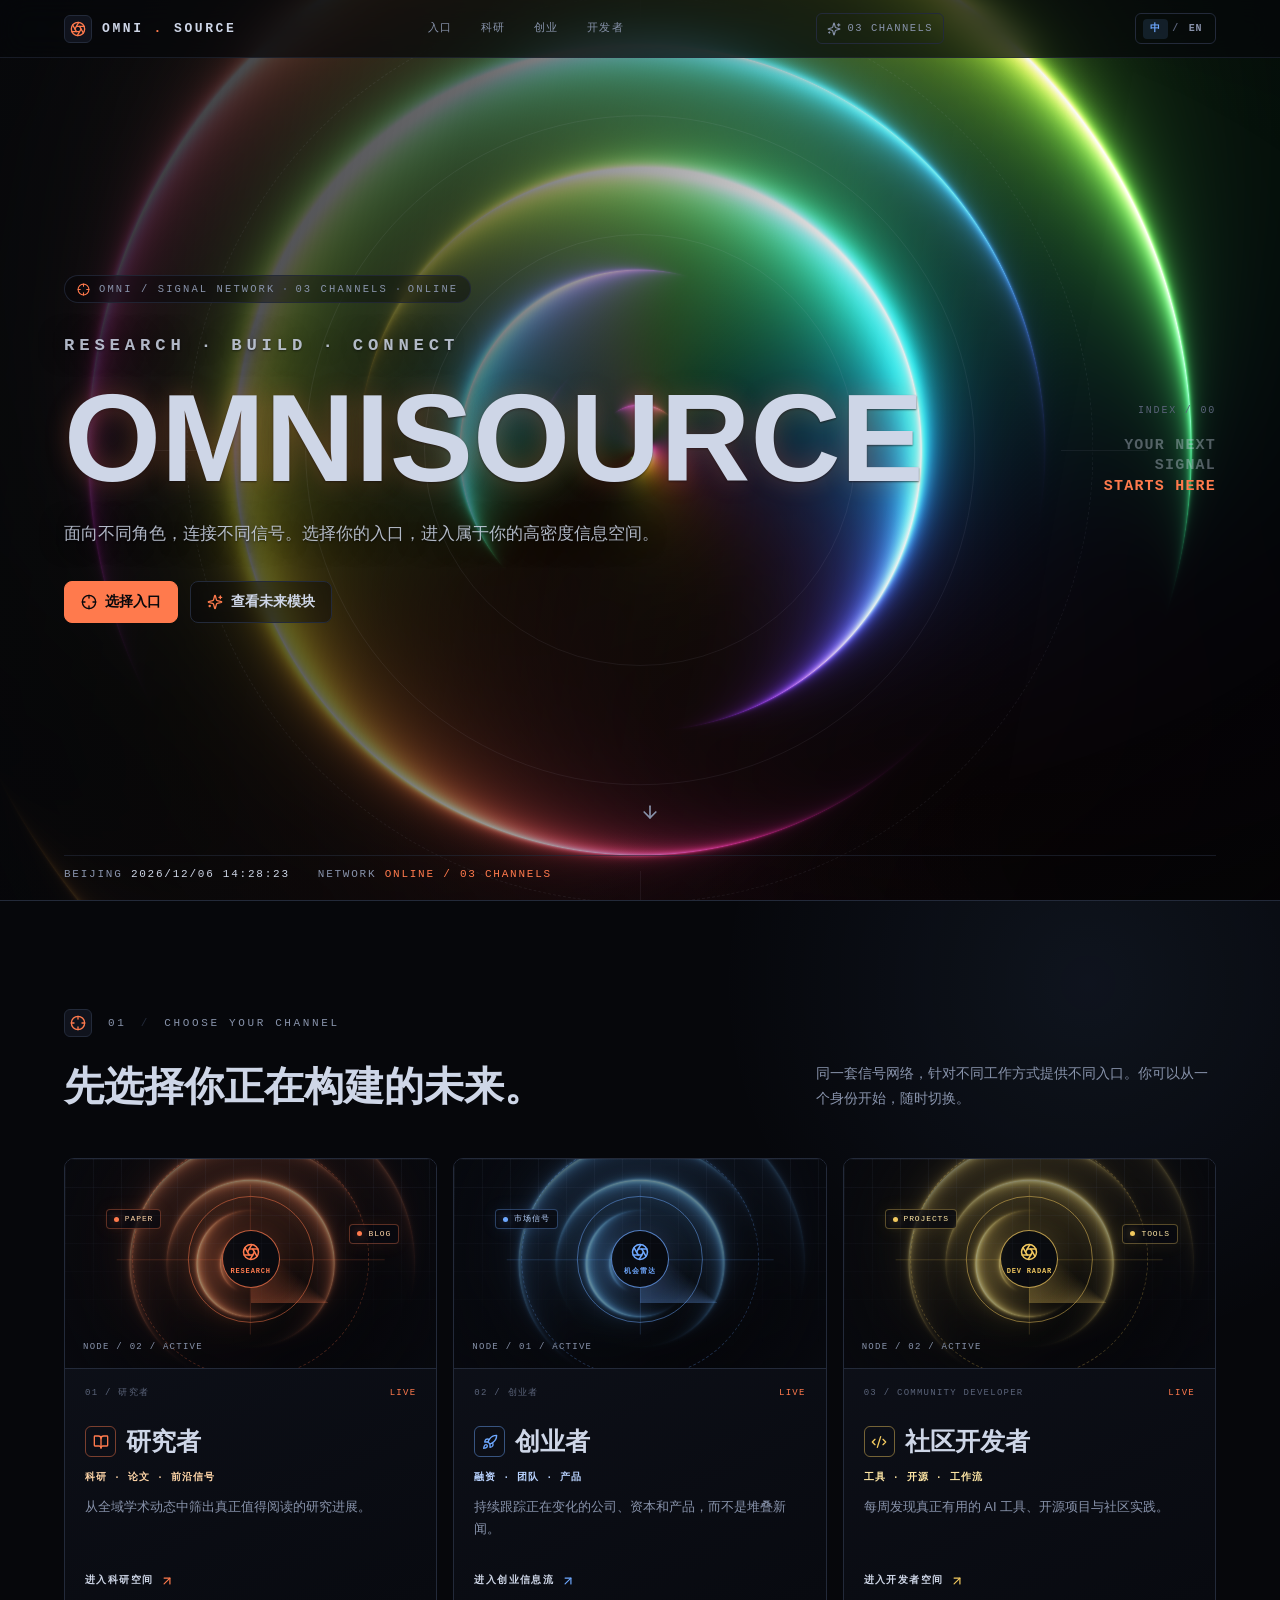
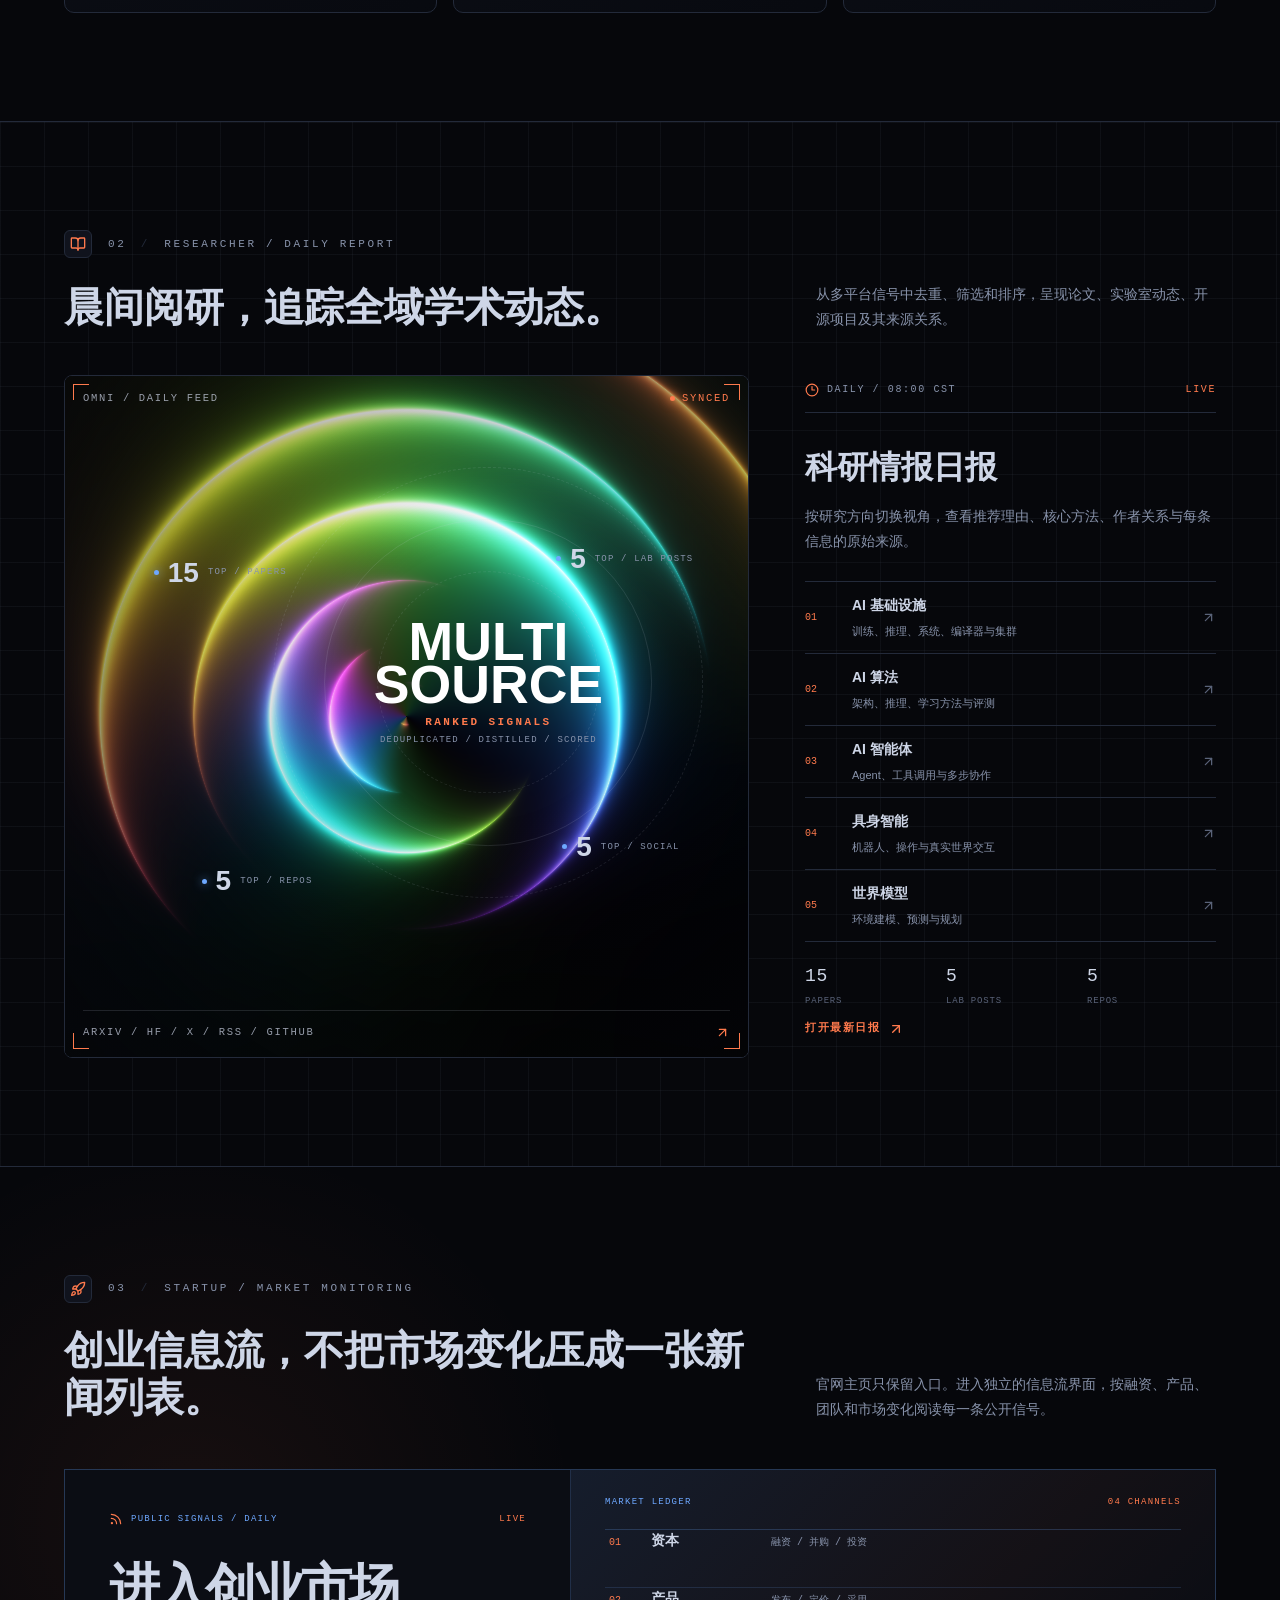
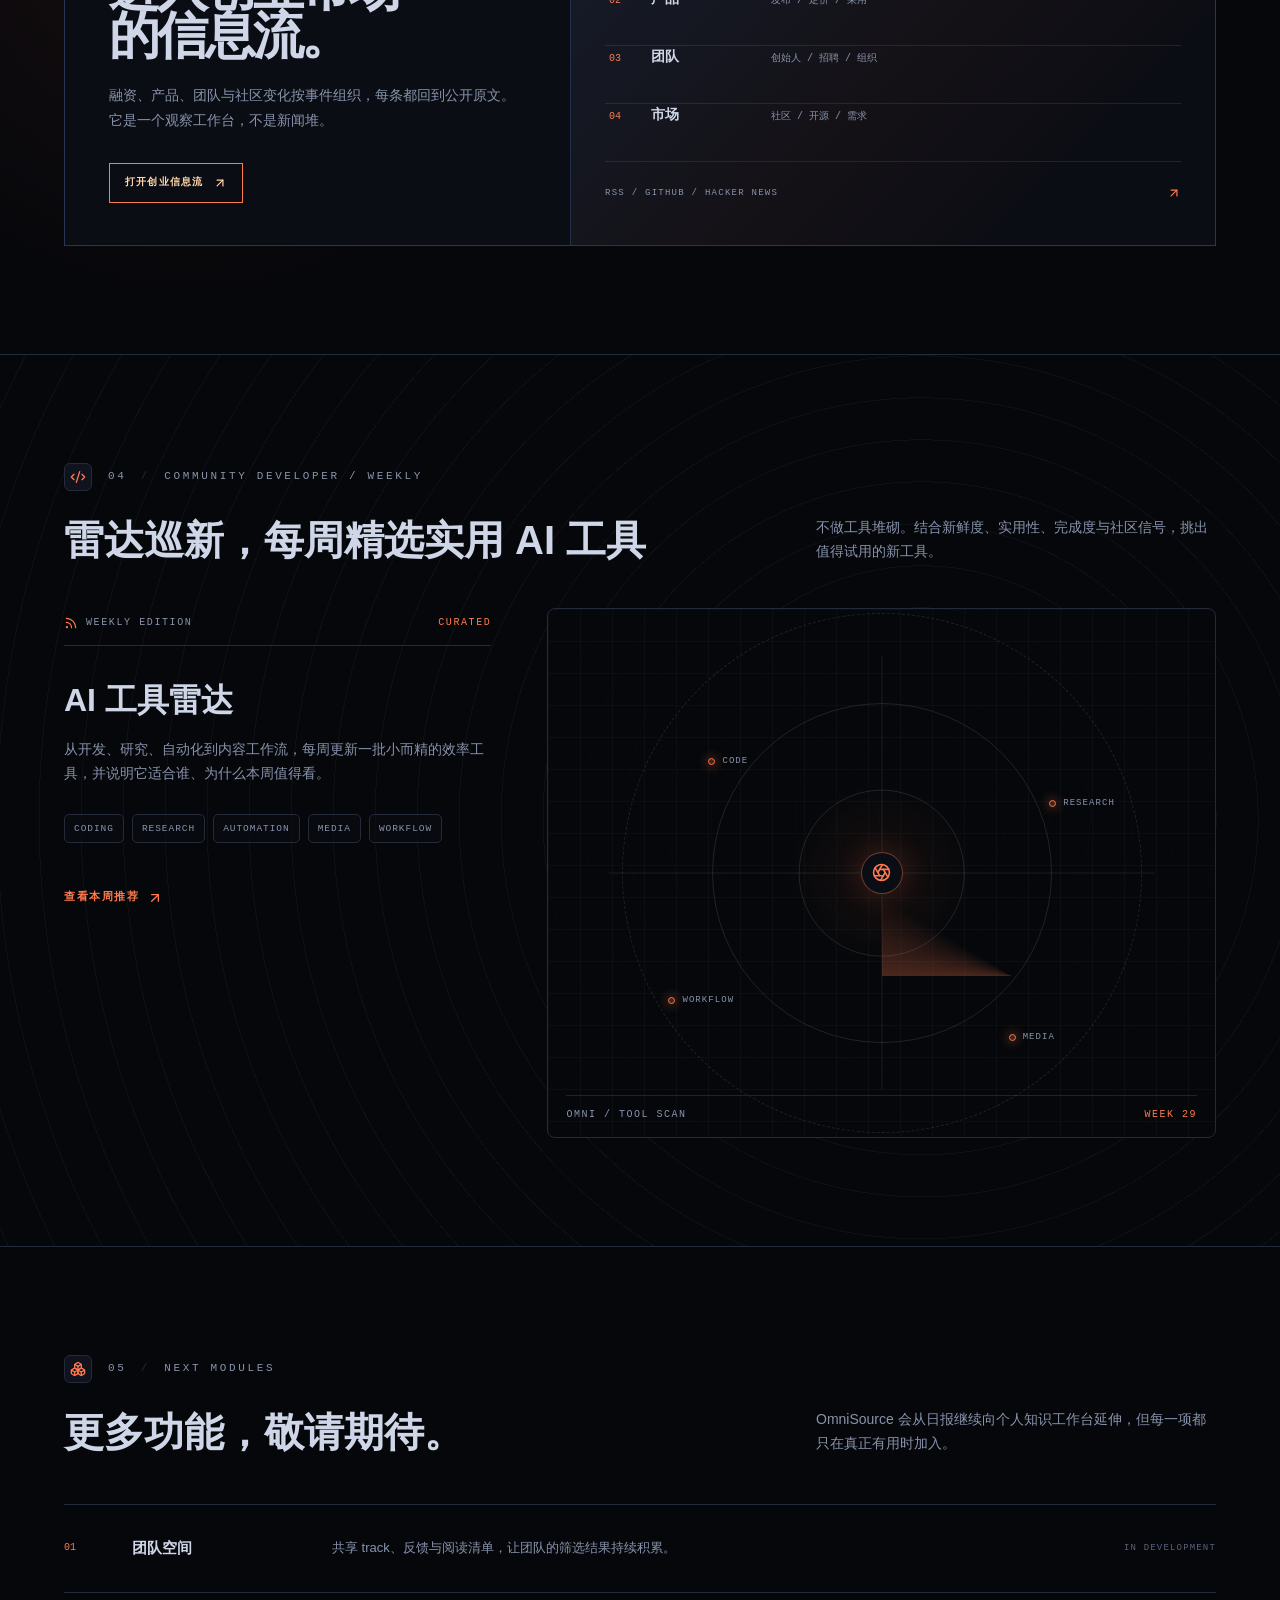
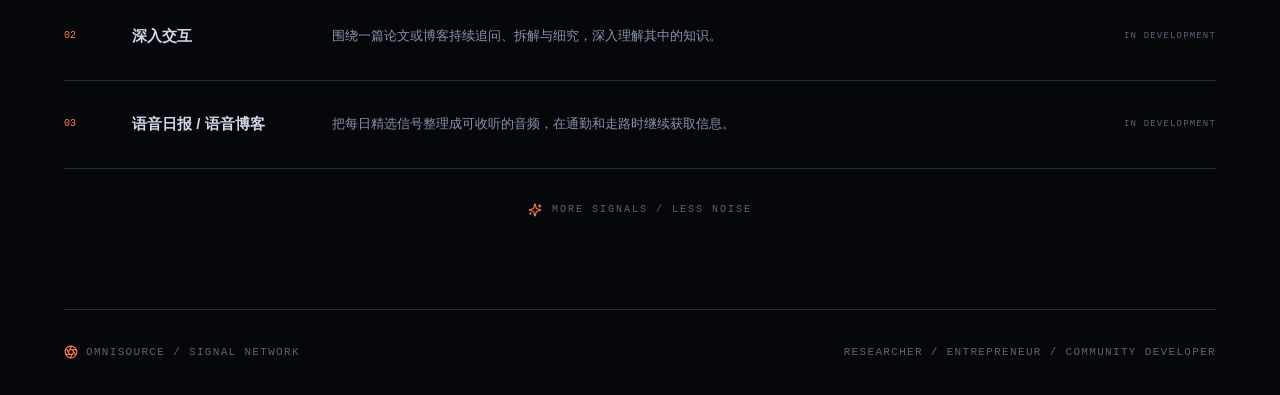
==== index.html @ aeb06bb0 "deploy: lang-jiaqi/OmniSource@e127b2044ab7cdaef3bf1f9285a08221a7e099e3" ====
<!doctype html>
<html lang="zh-CN">
  <head>
    <meta charset="UTF-8" />
    <meta name="viewport" content="width=device-width, initial-scale=1.0" />
    <meta name="theme-color" content="#06070b" />
    <title>OmniSource</title>
    <script type="module" crossorigin src="./home-assets/main-DYikM32d.js"></script>
    <link rel="stylesheet" crossorigin href="./home-assets/main-CVJWg9N3.css">
  </head>
  <body>
    <div id="root"></div>
  </body>
</html>
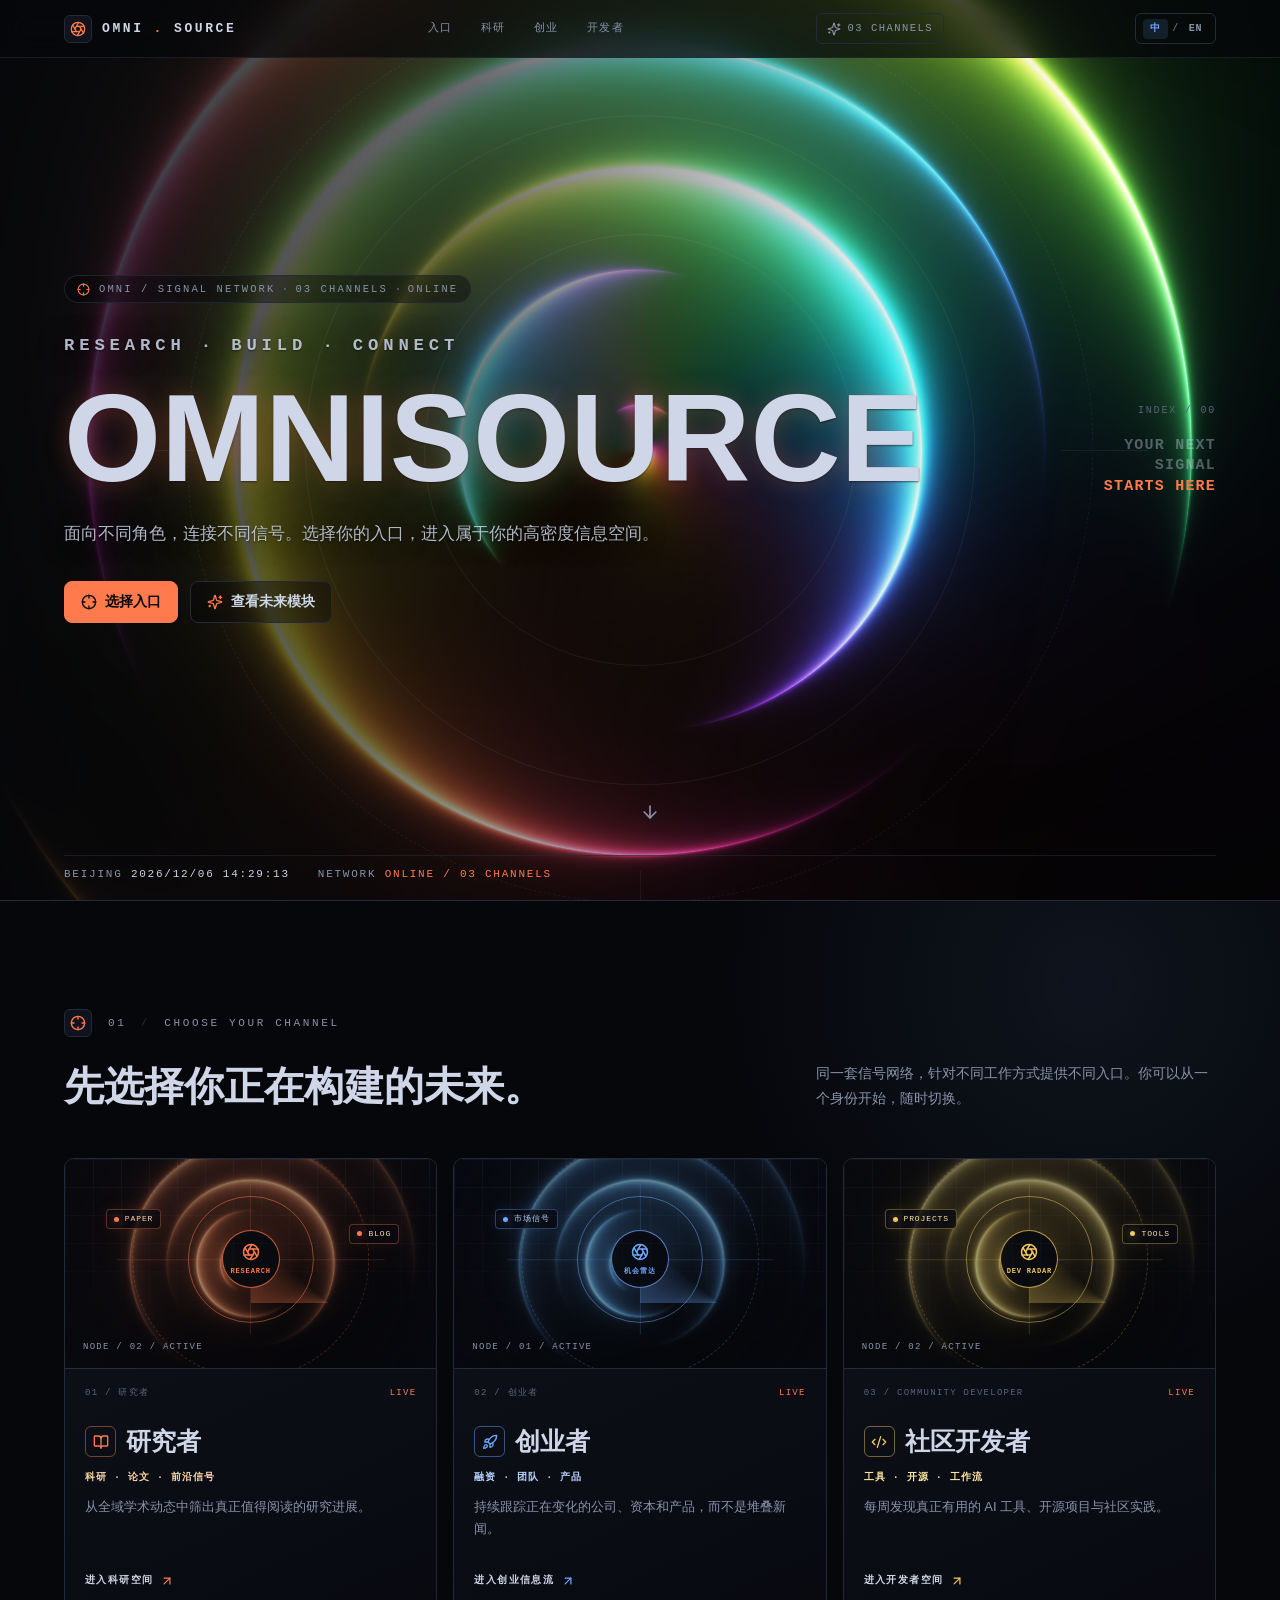
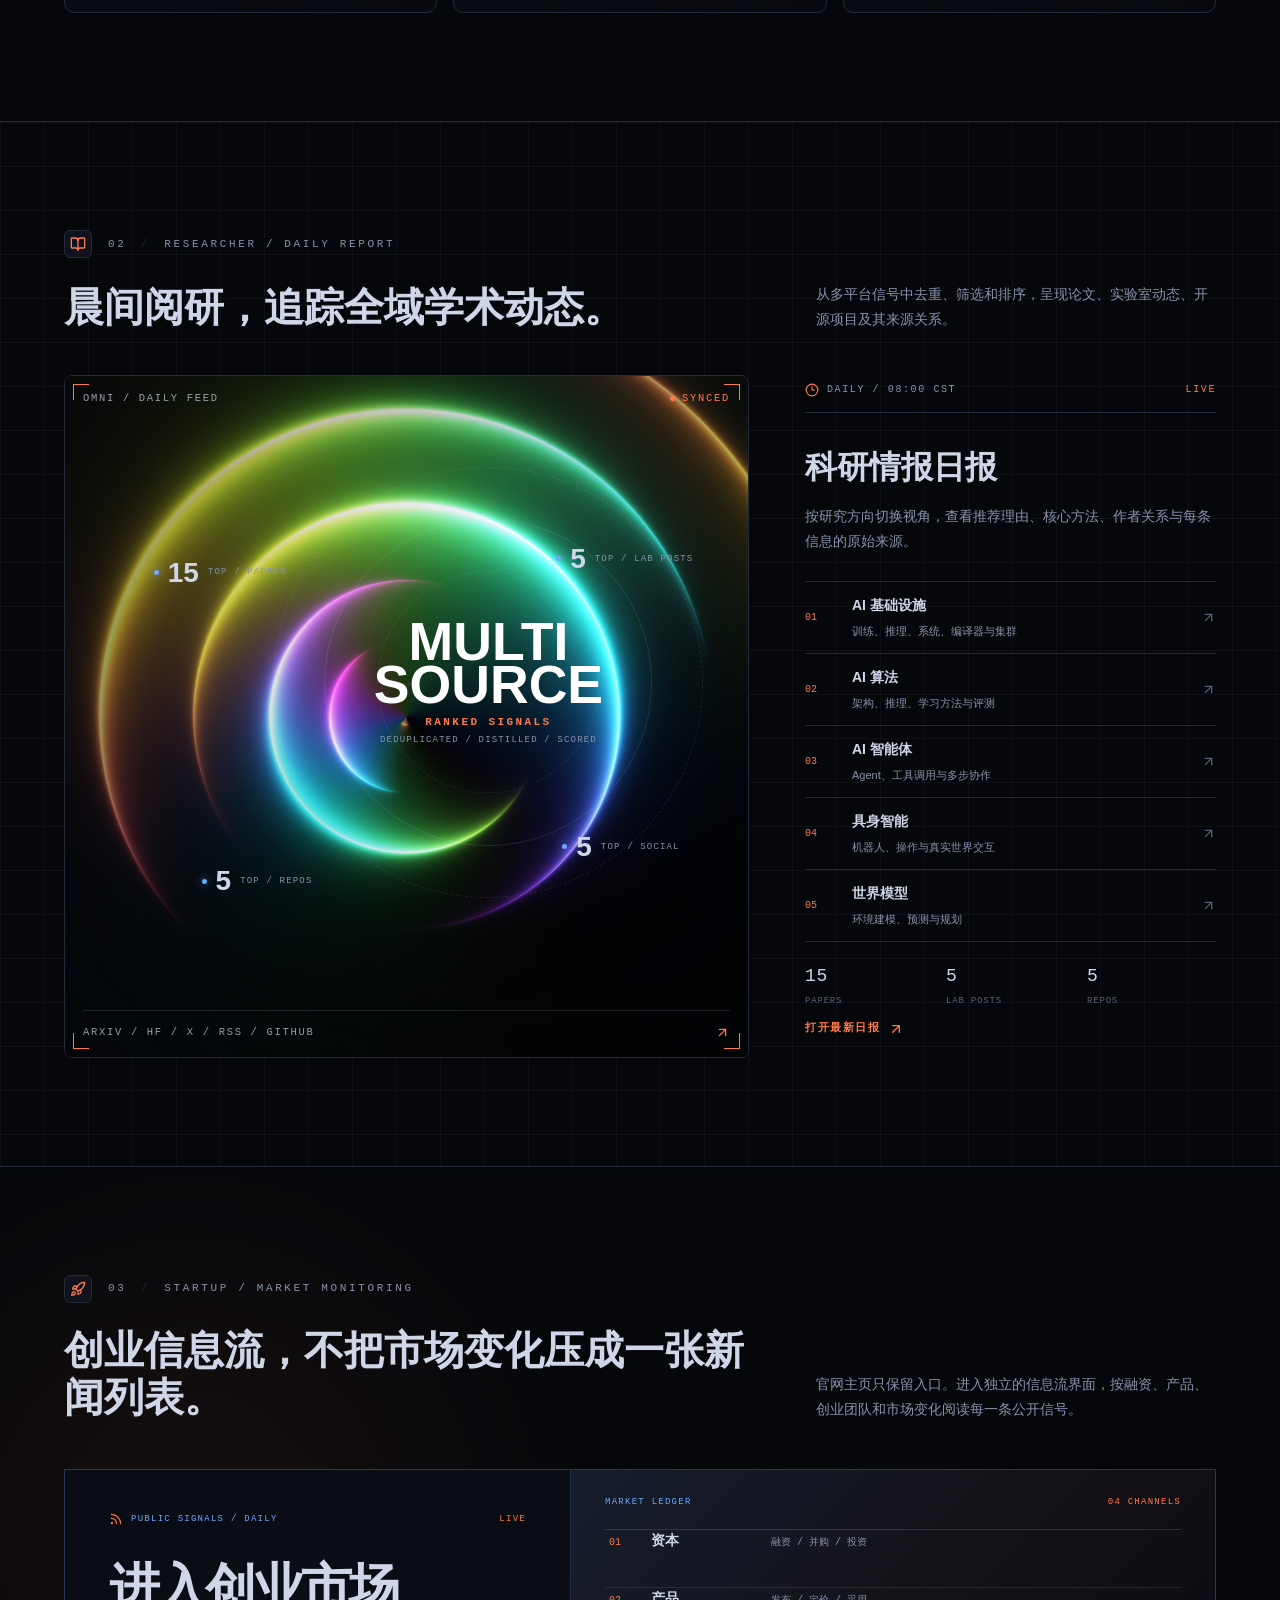
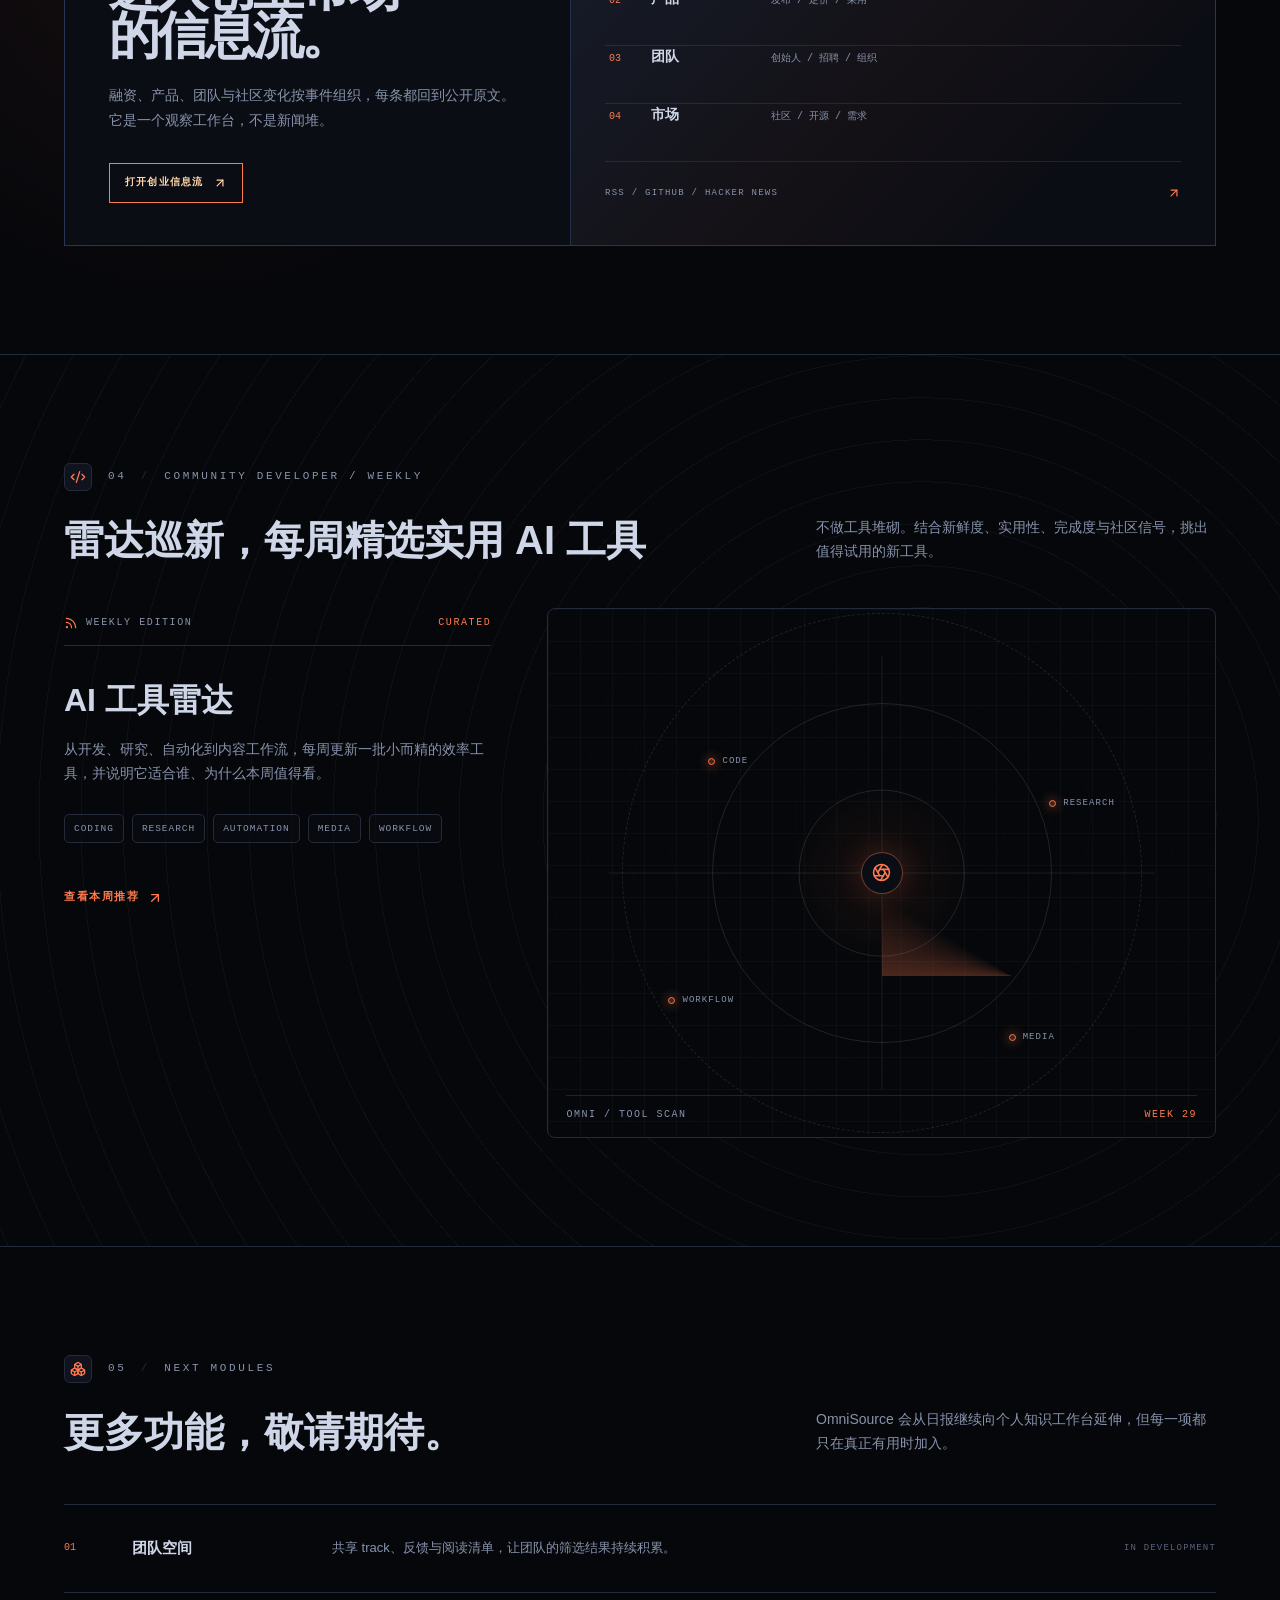
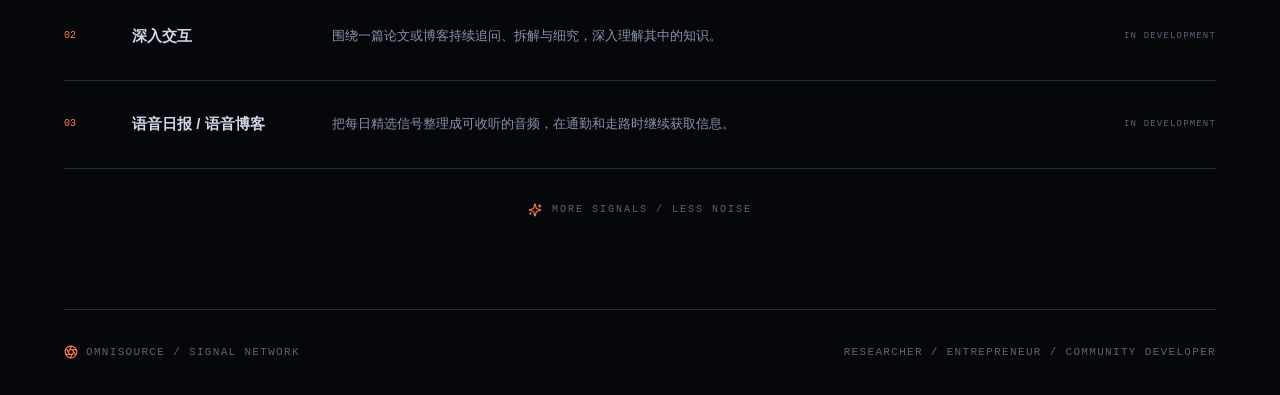
==== commit 094167c3: "deploy: lang-jiaqi/OmniSource@730d8eb1d4dbb5cd6b173e16eeb3160a68889e7d" ====
--- a/index.html
+++ b/index.html
@@ -5,7 +5,7 @@
     <meta name="viewport" content="width=device-width, initial-scale=1.0" />
     <meta name="theme-color" content="#06070b" />
     <title>OmniSource</title>
-    <script type="module" crossorigin src="./home-assets/main-DYikM32d.js"></script>
+    <script type="module" crossorigin src="./home-assets/main-Bx6EJn9L.js"></script>
     <link rel="stylesheet" crossorigin href="./home-assets/main-CVJWg9N3.css">
   </head>
   <body>
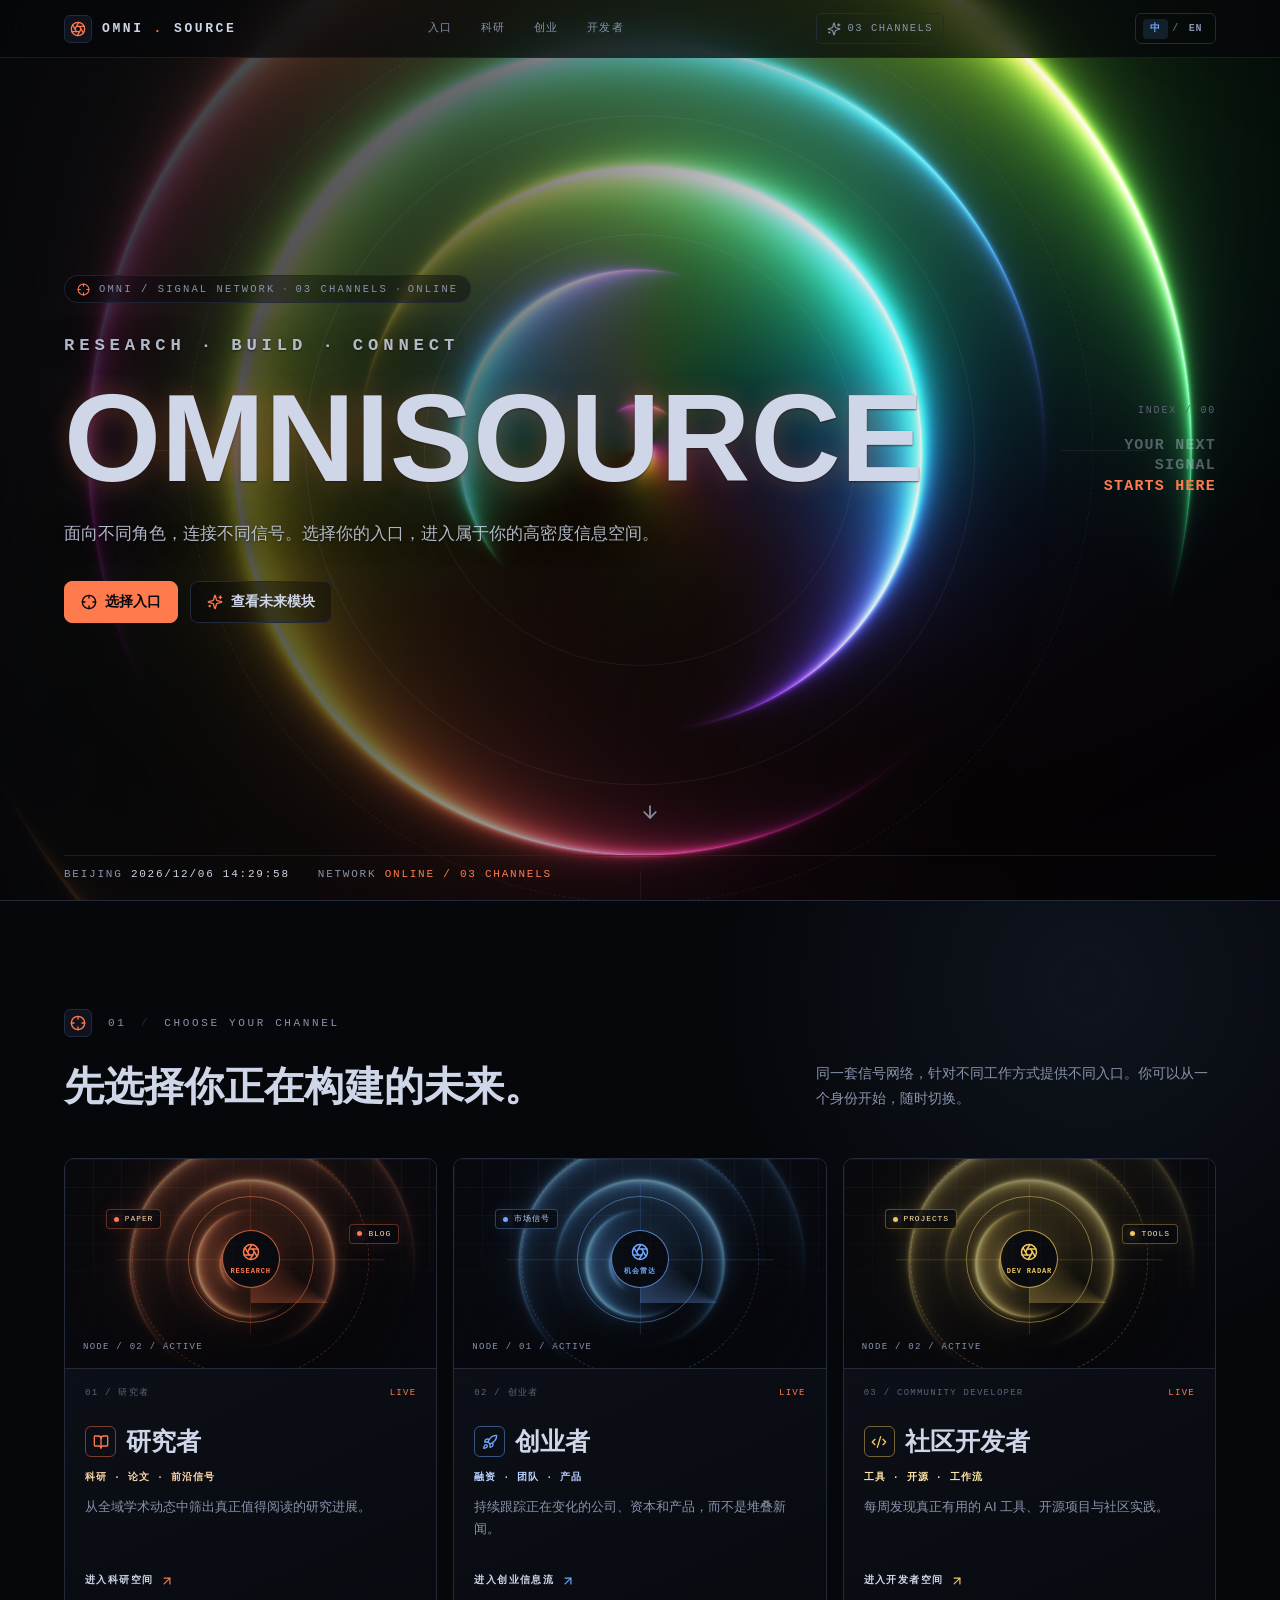
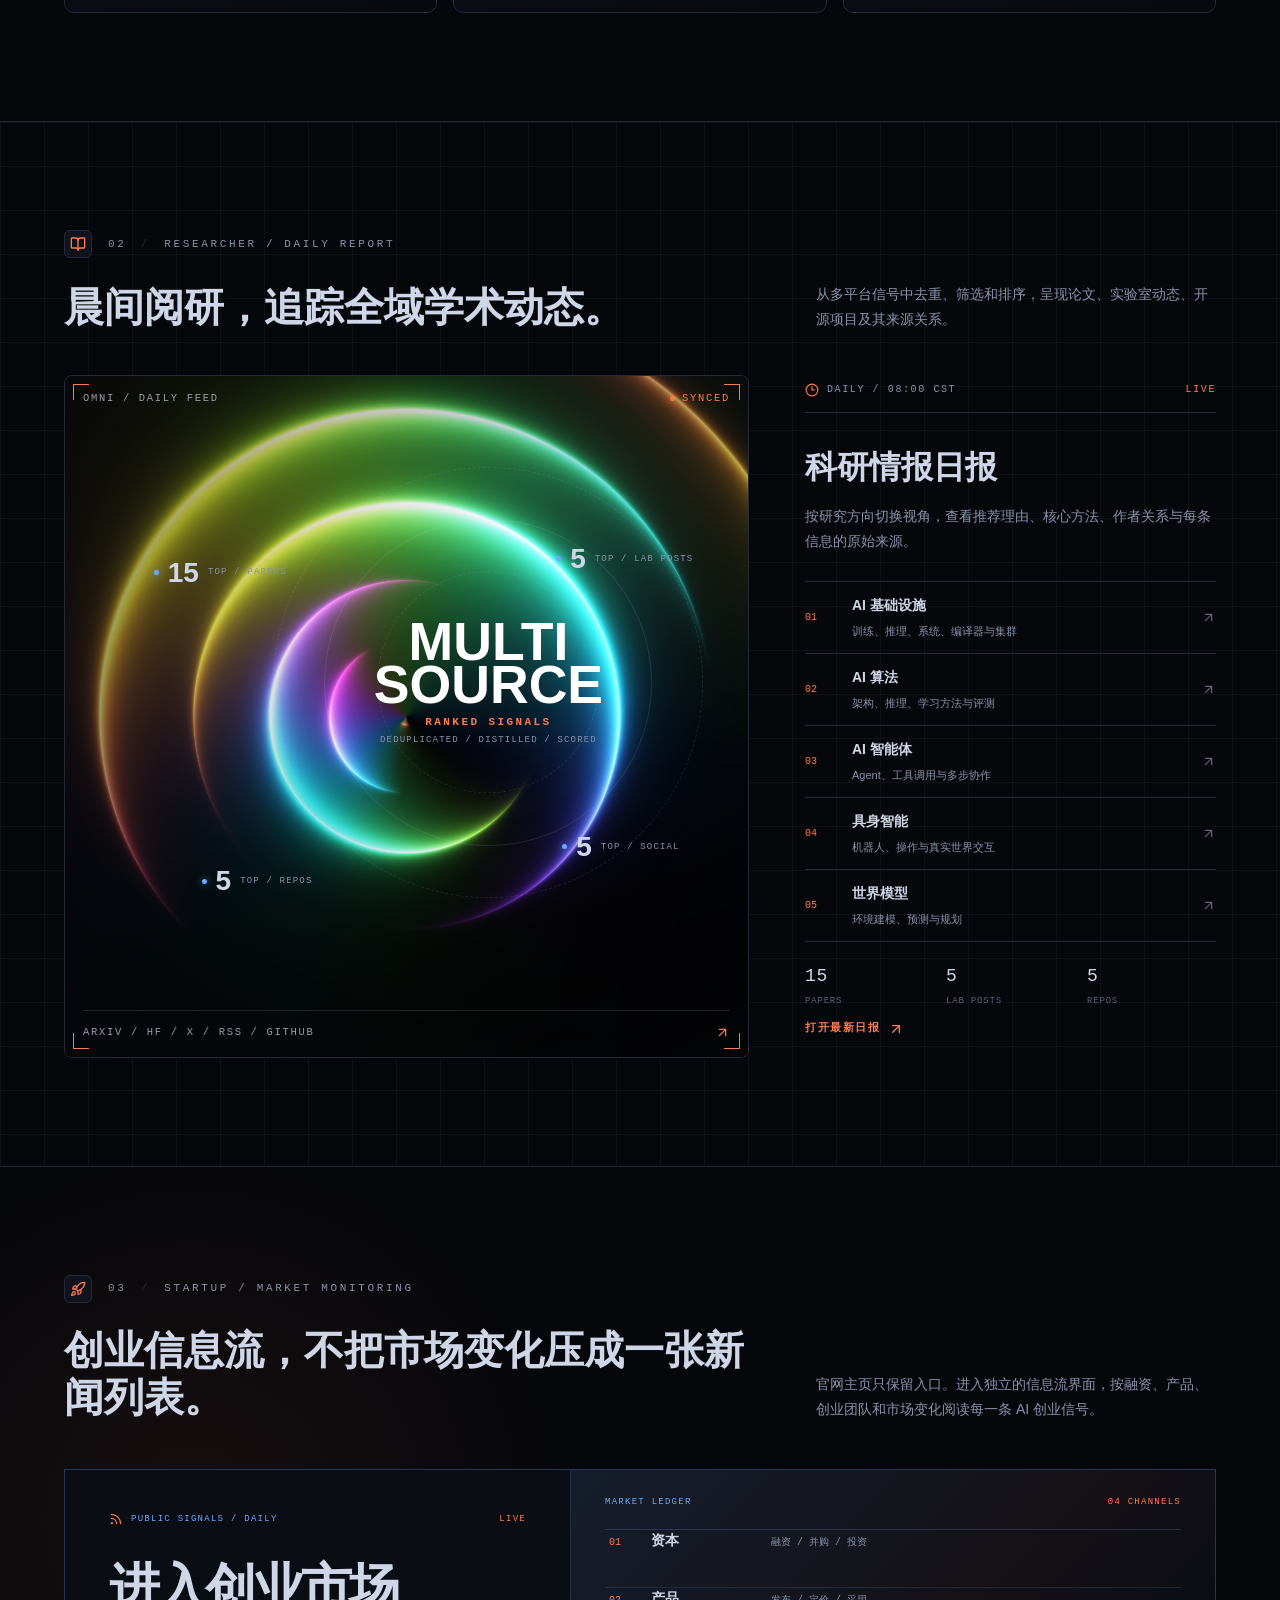
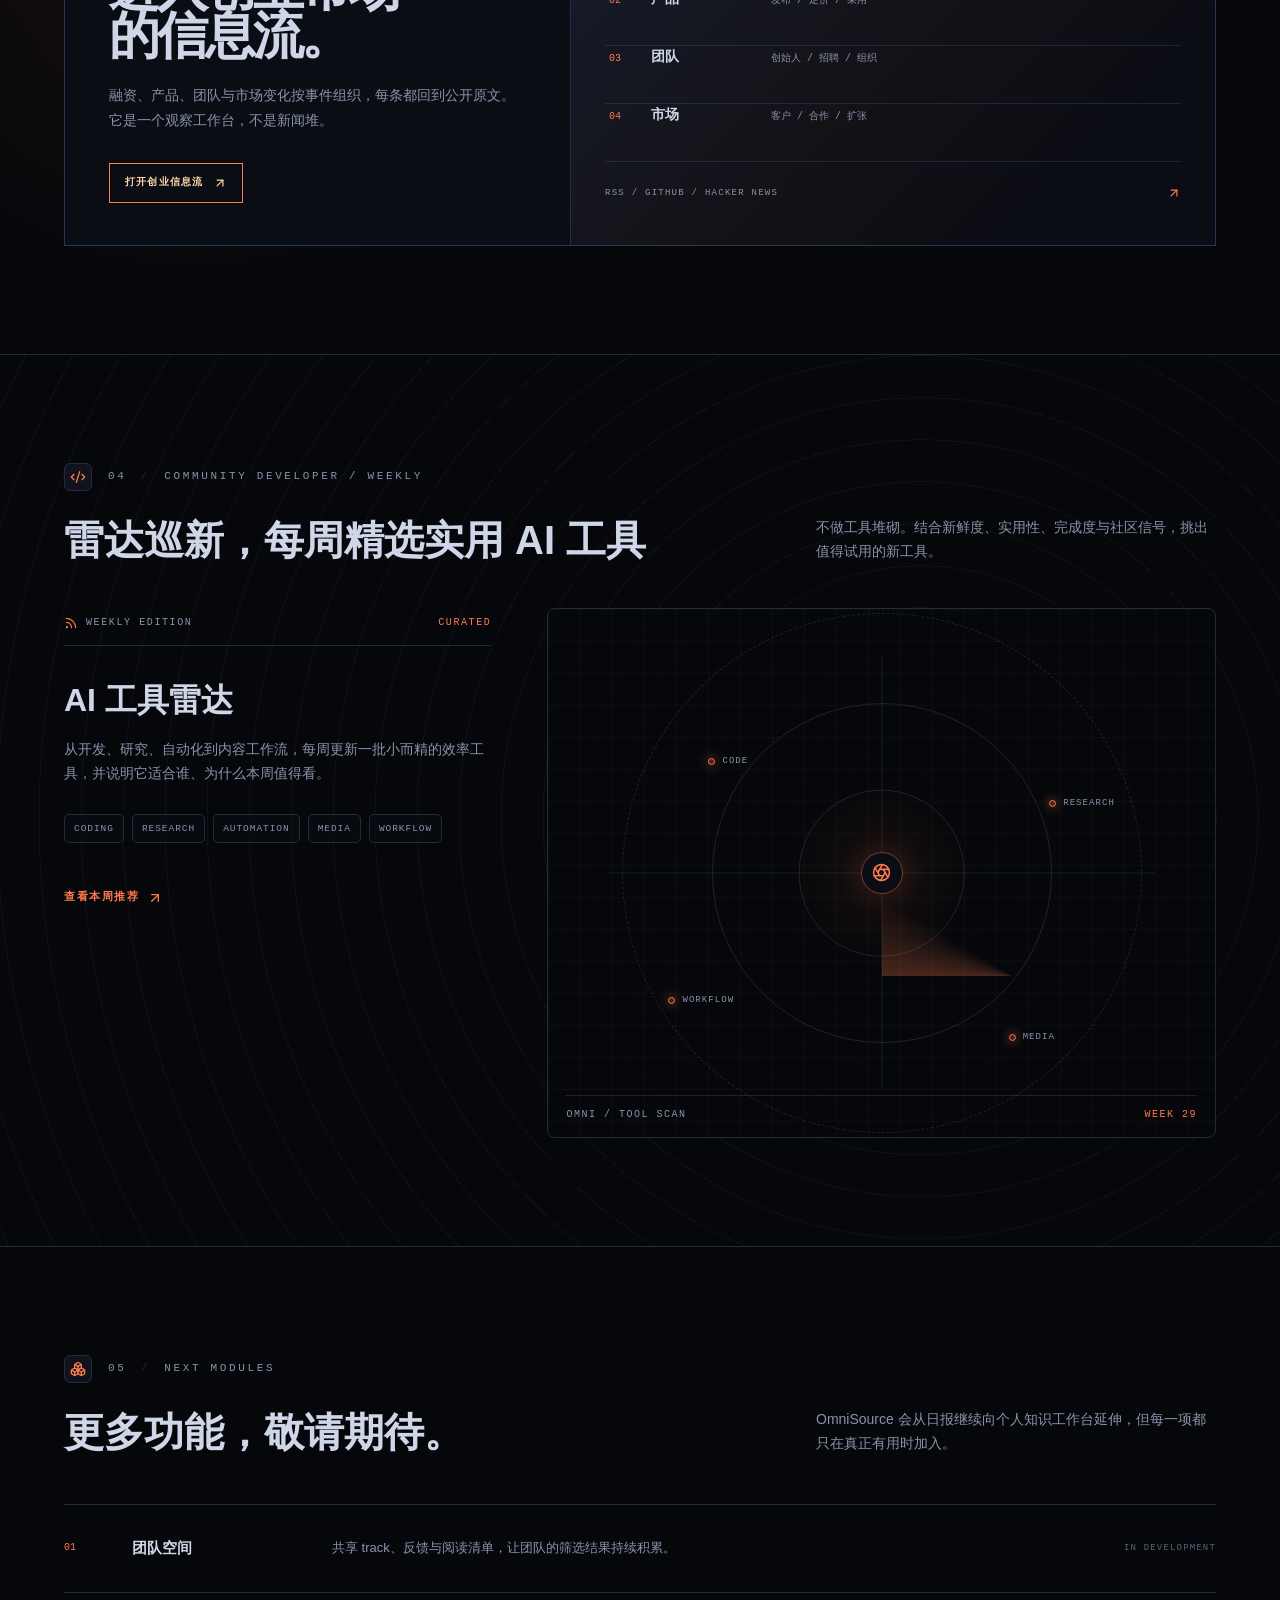
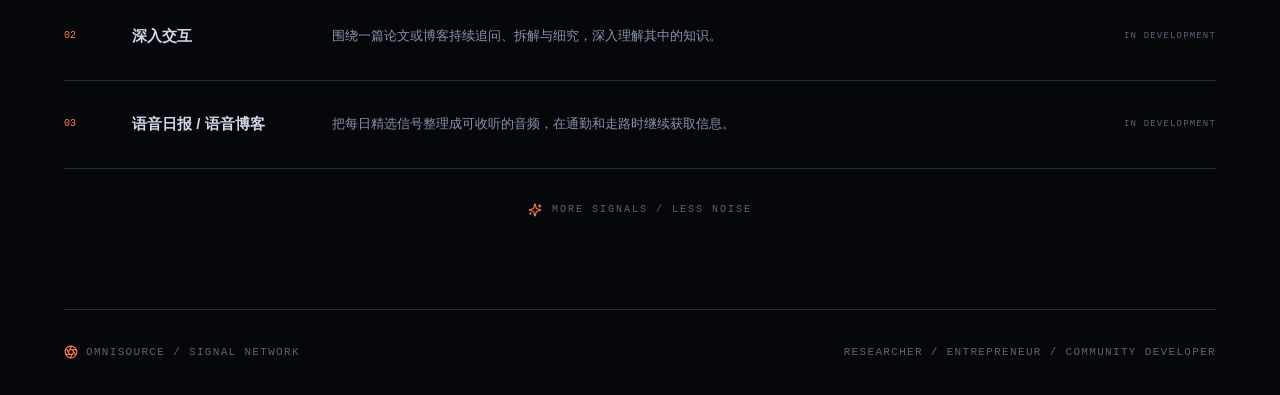
==== commit 78154988: "deploy: lang-jiaqi/OmniSource@864e12bc542a41199951666fbcb5b662a19d3ef3" ====
--- a/index.html
+++ b/index.html
@@ -5,7 +5,7 @@
     <meta name="viewport" content="width=device-width, initial-scale=1.0" />
     <meta name="theme-color" content="#06070b" />
     <title>OmniSource</title>
-    <script type="module" crossorigin src="./home-assets/main-Bx6EJn9L.js"></script>
+    <script type="module" crossorigin src="./home-assets/main-XNYRwsgw.js"></script>
     <link rel="stylesheet" crossorigin href="./home-assets/main-CVJWg9N3.css">
   </head>
   <body>
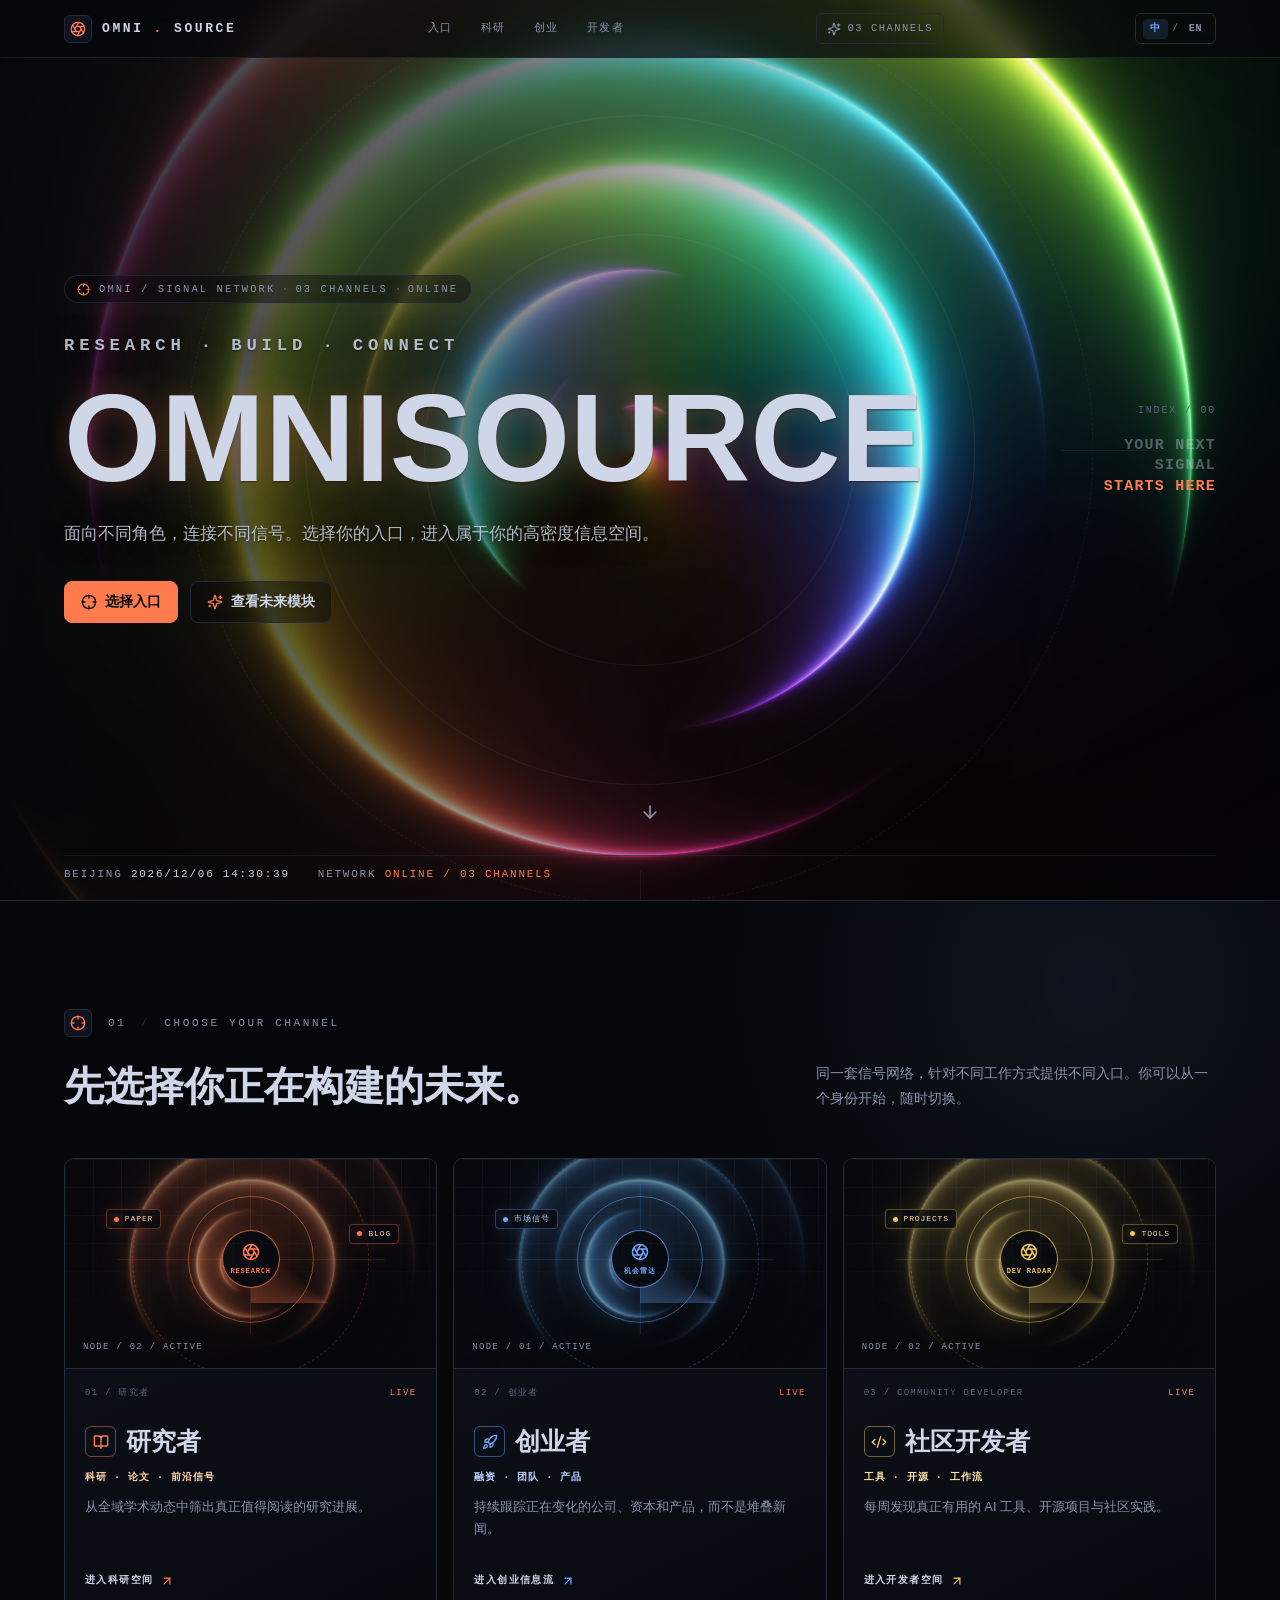
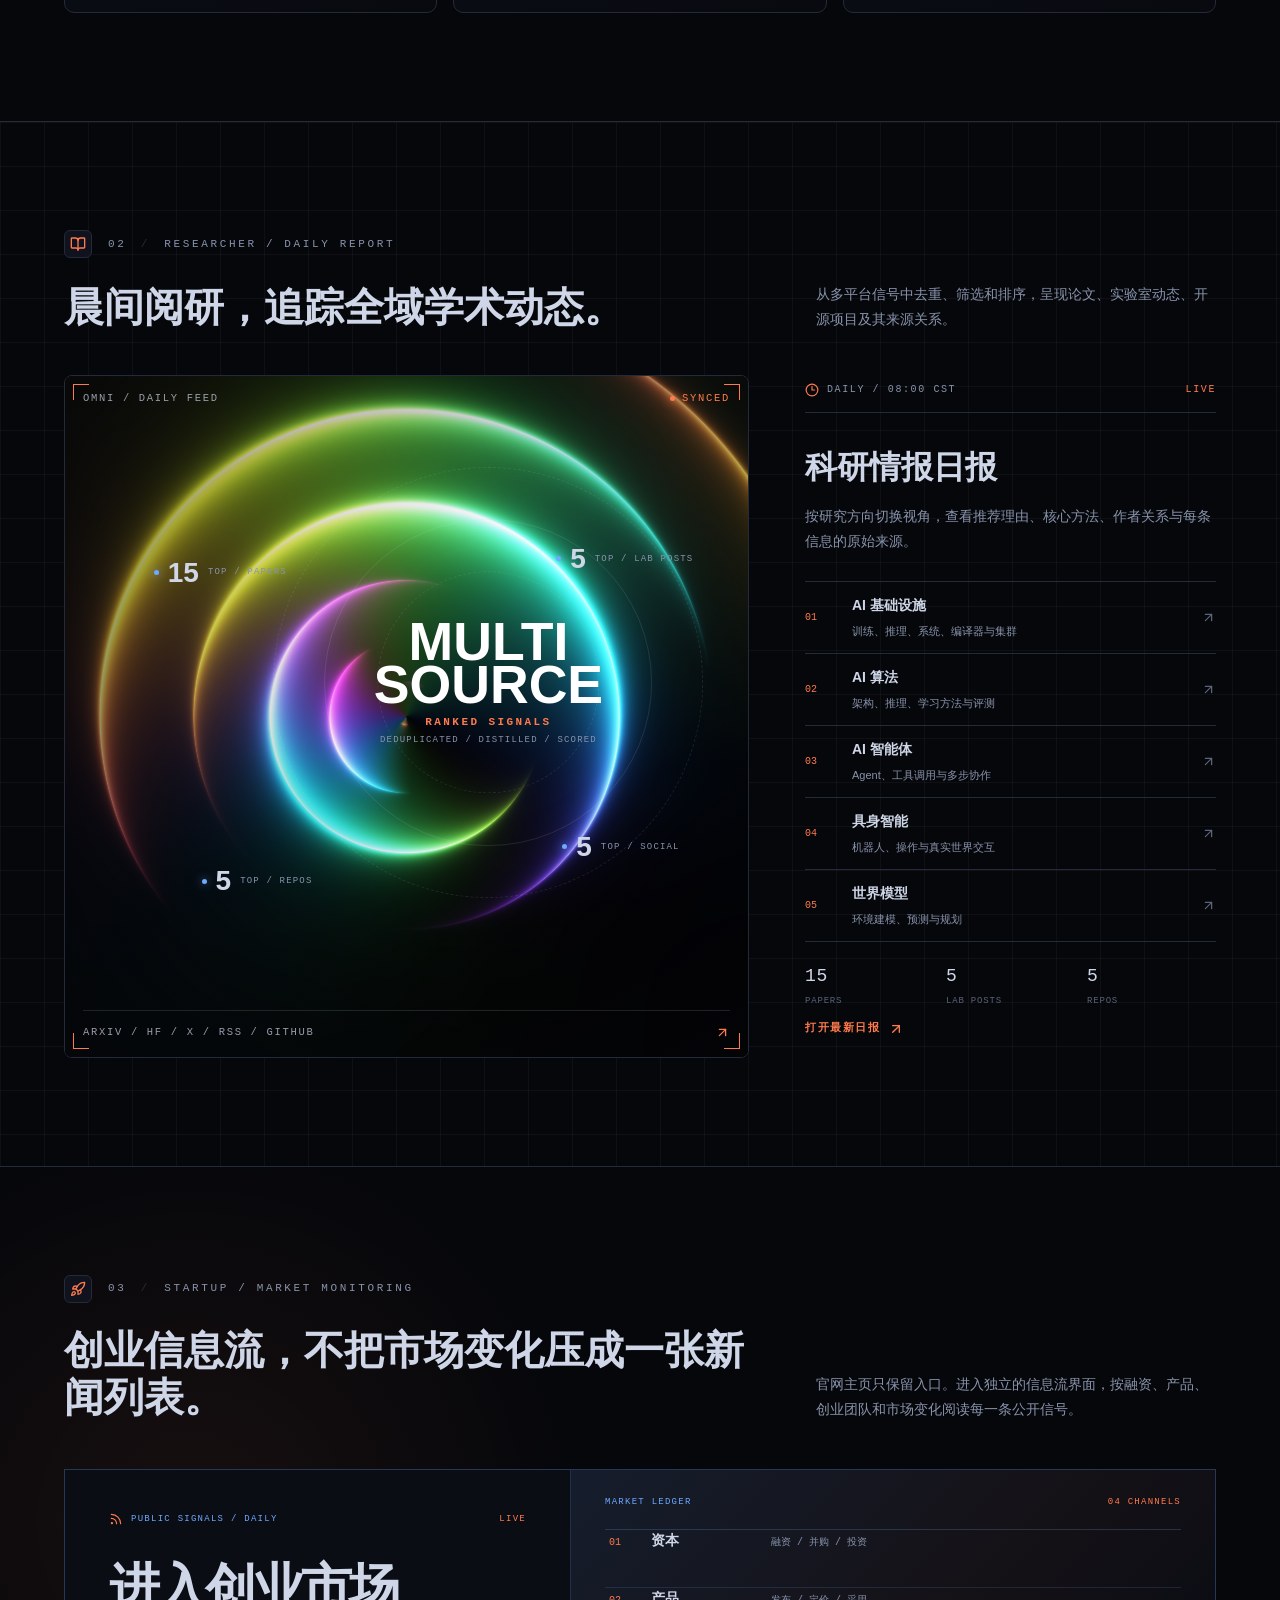
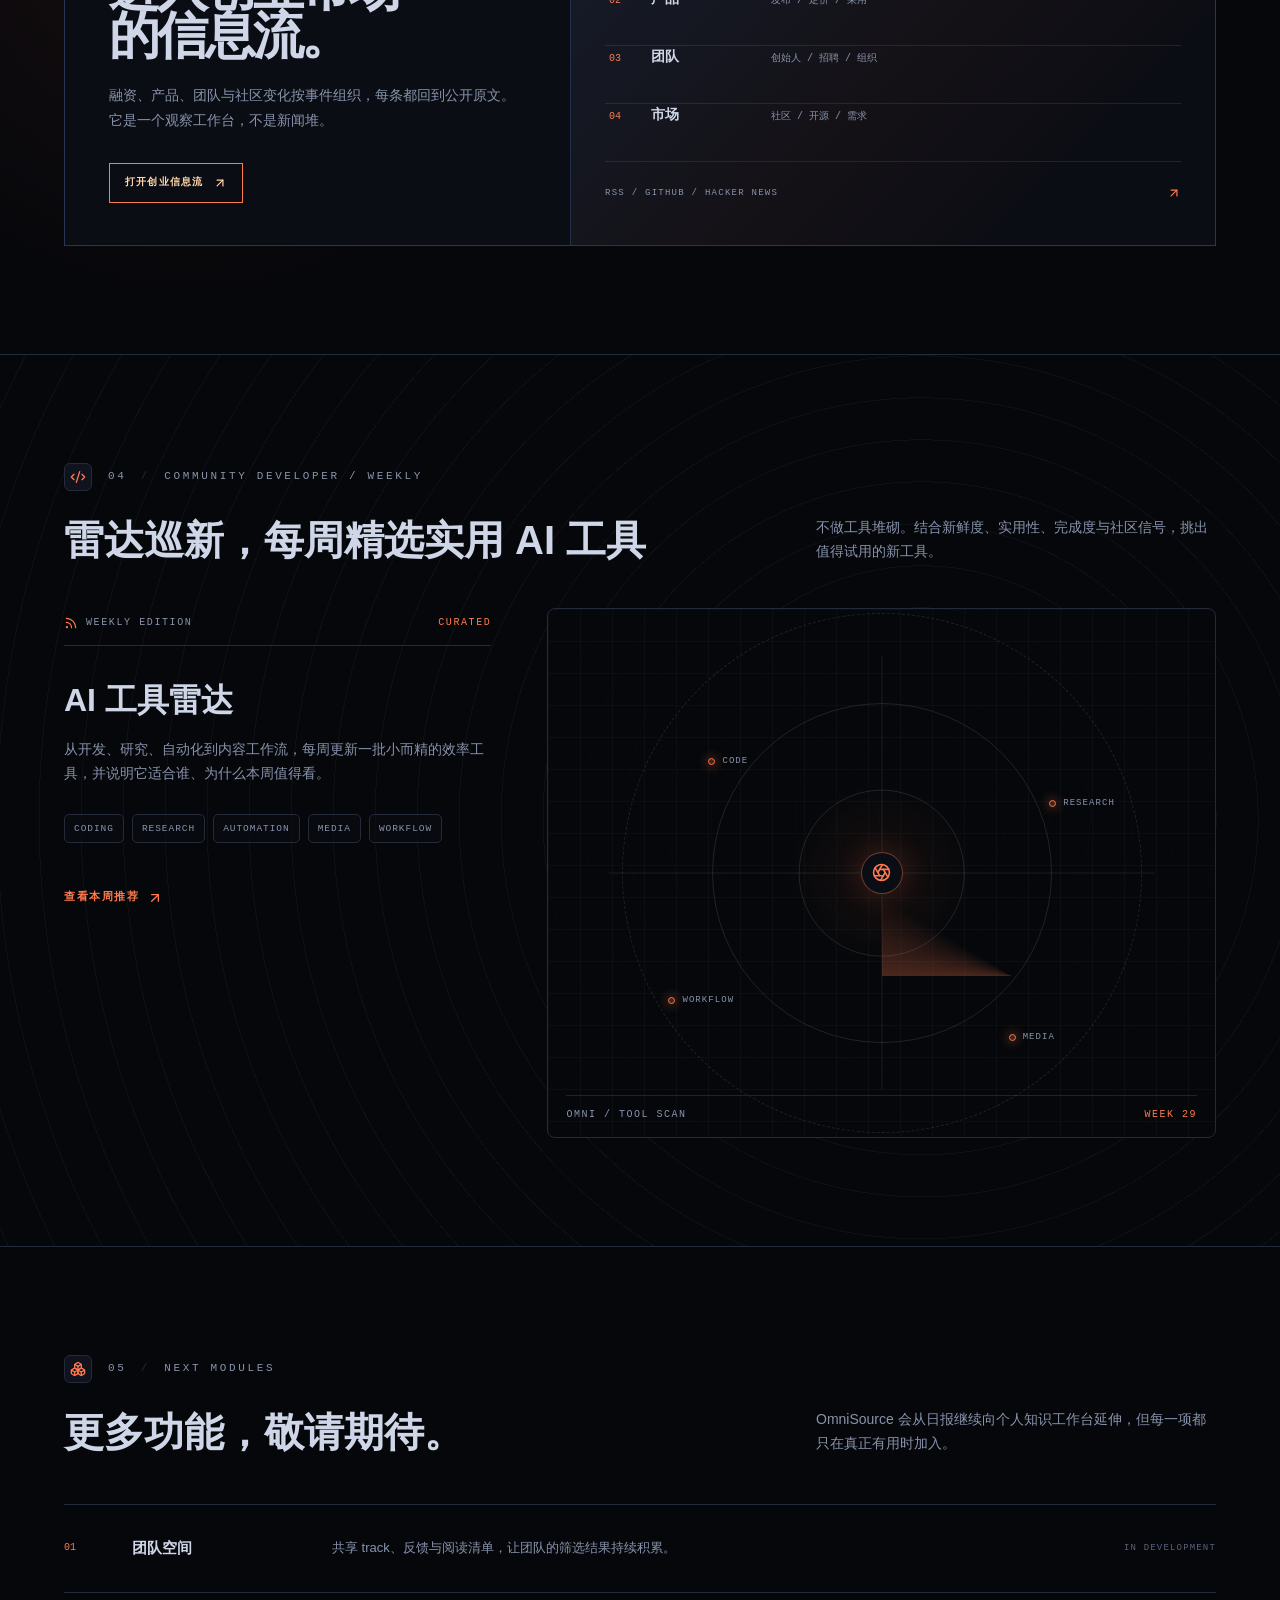
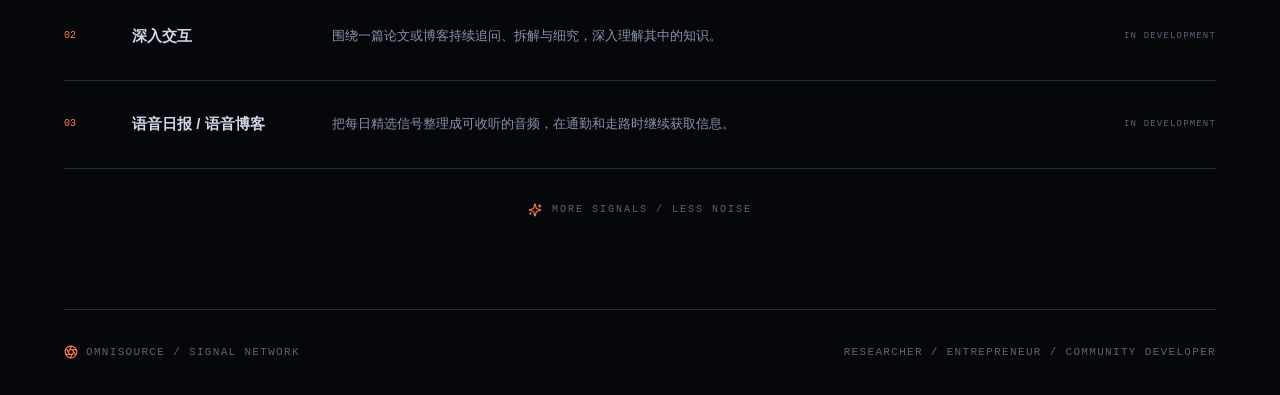
==== commit 2b68961f: "deploy: lang-jiaqi/OmniSource@2dd375d8fb124186733342e76a39660fbfc9cc7d" ====
--- a/index.html
+++ b/index.html
@@ -5,7 +5,7 @@
     <meta name="viewport" content="width=device-width, initial-scale=1.0" />
     <meta name="theme-color" content="#06070b" />
     <title>OmniSource</title>
-    <script type="module" crossorigin src="./home-assets/main-XNYRwsgw.js"></script>
+    <script type="module" crossorigin src="./home-assets/main-Bx6EJn9L.js"></script>
     <link rel="stylesheet" crossorigin href="./home-assets/main-CVJWg9N3.css">
   </head>
   <body>
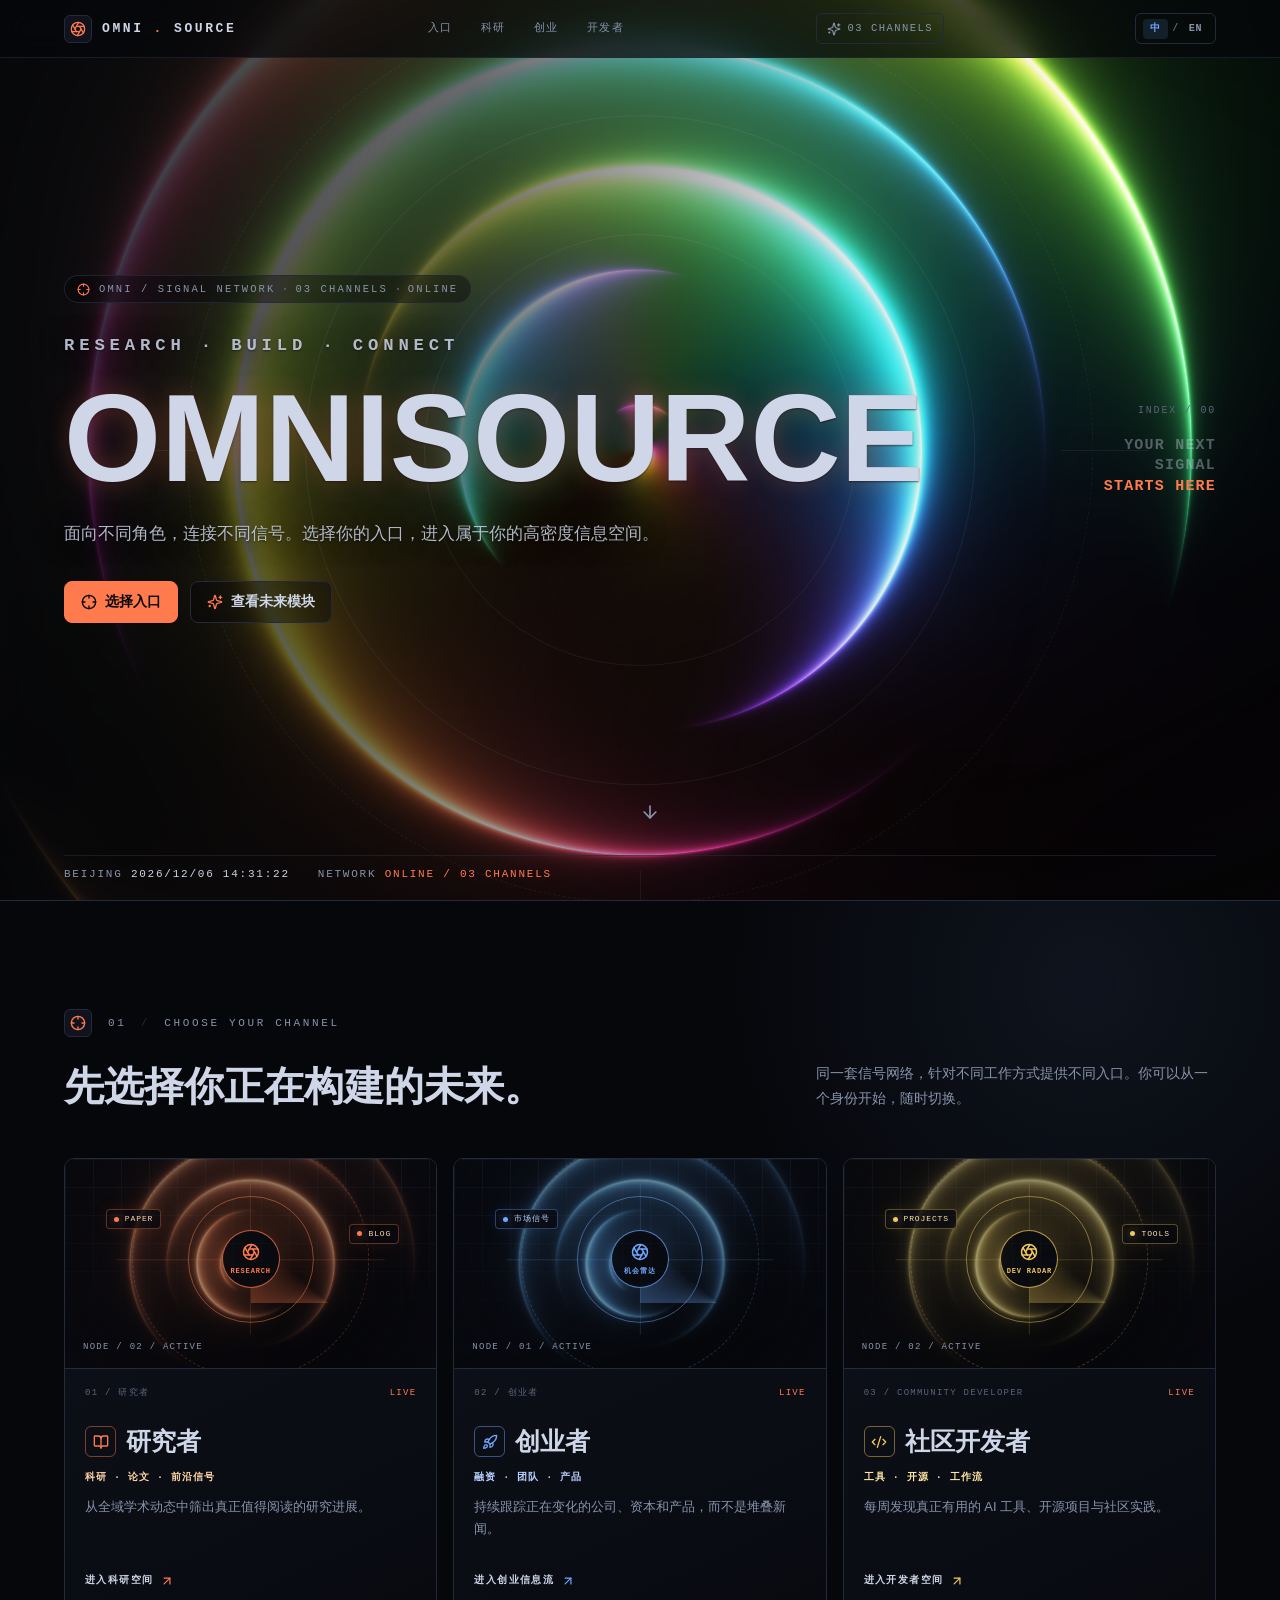
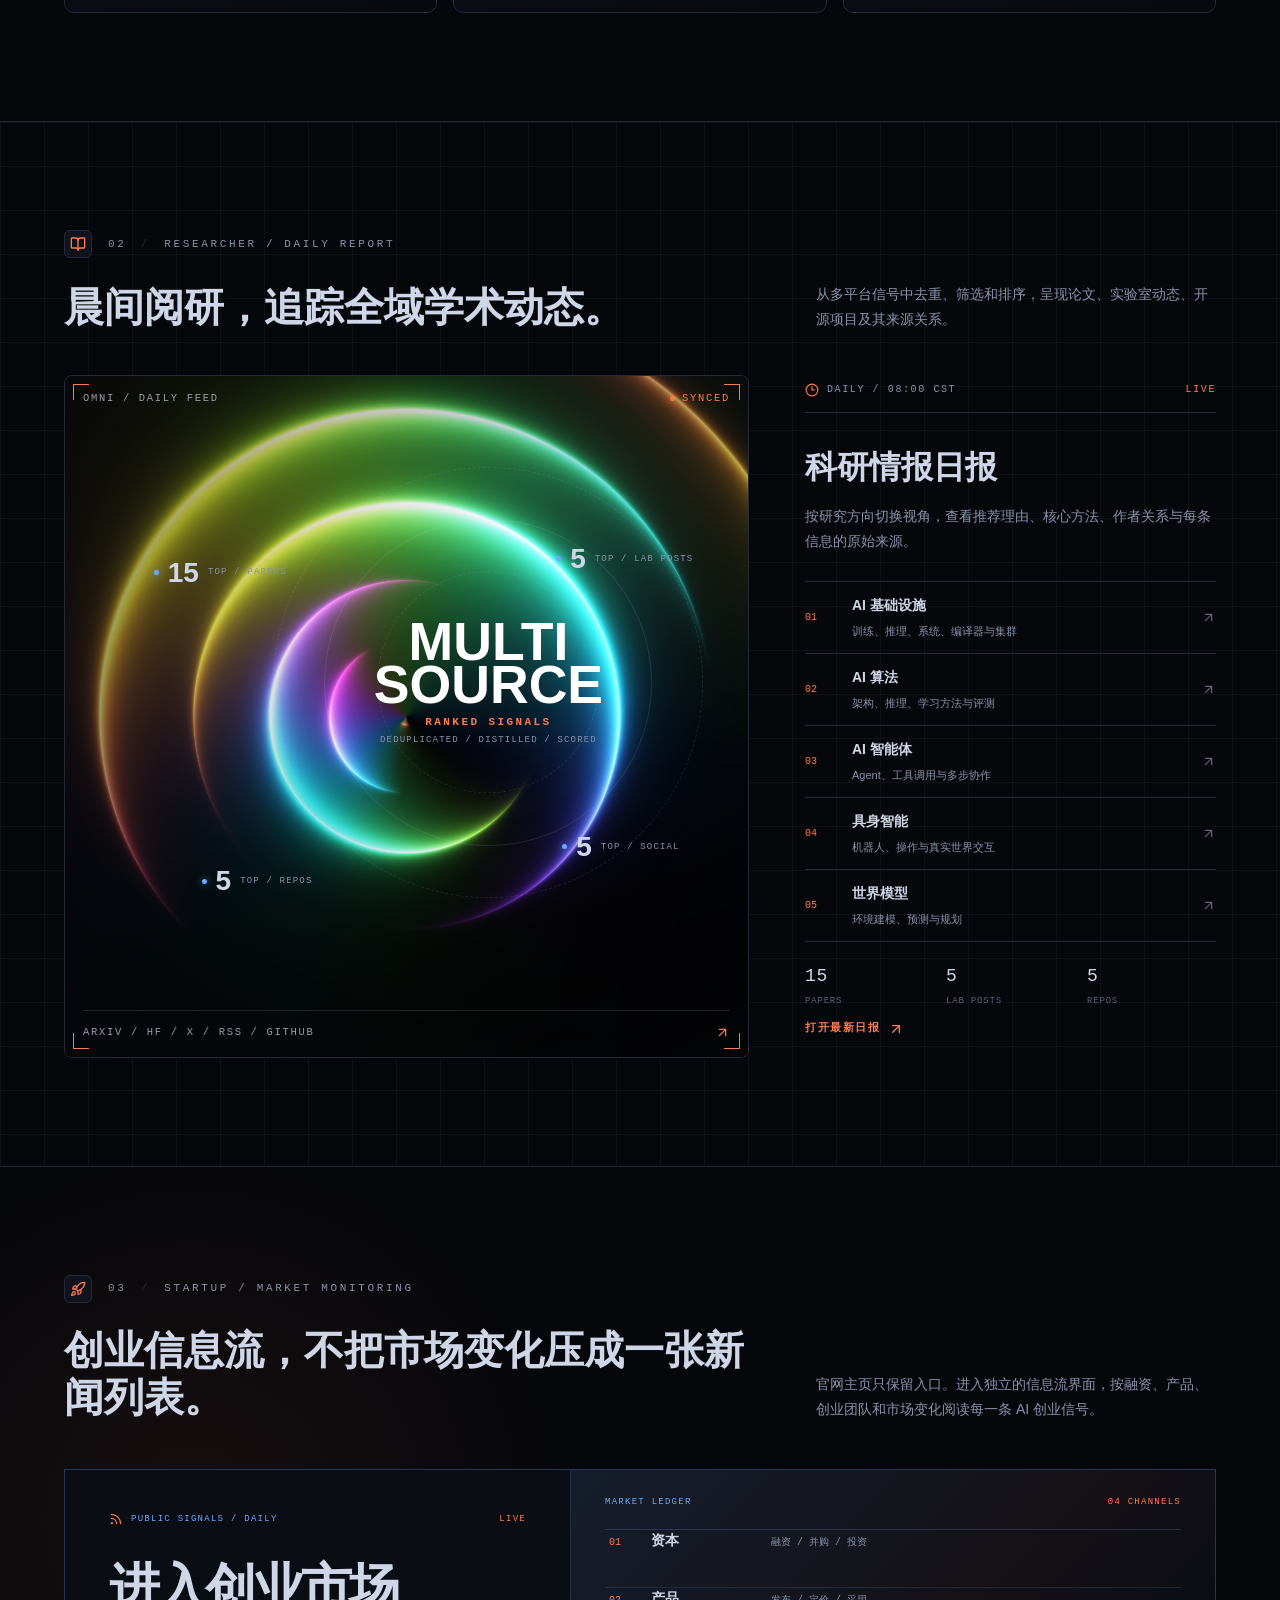
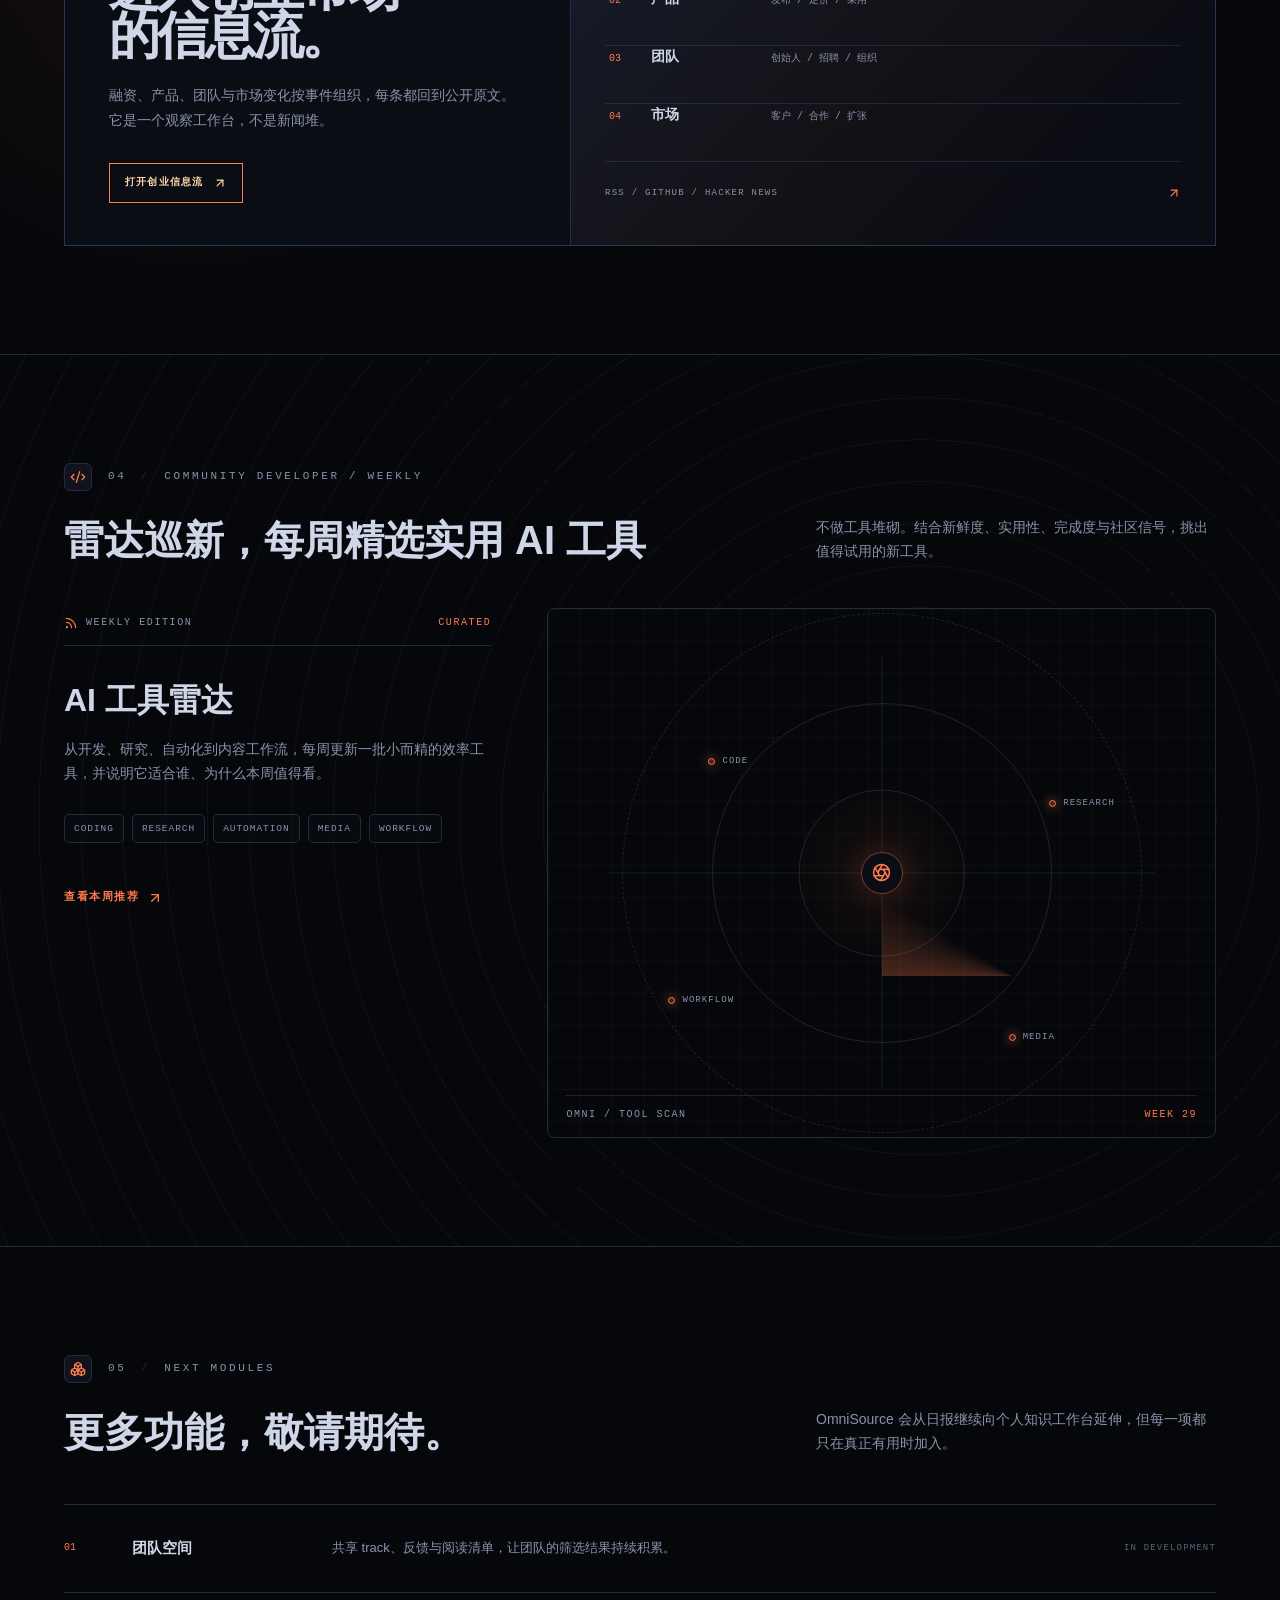
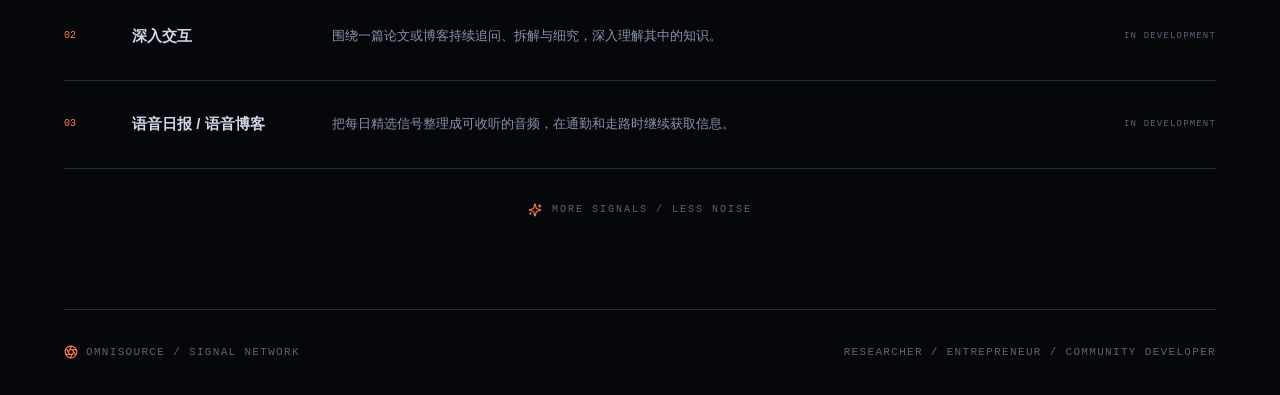
==== commit e9d7b945: "deploy: lang-jiaqi/OmniSource@864e12bc542a41199951666fbcb5b662a19d3ef3" ====
--- a/index.html
+++ b/index.html
@@ -5,7 +5,7 @@
     <meta name="viewport" content="width=device-width, initial-scale=1.0" />
     <meta name="theme-color" content="#06070b" />
     <title>OmniSource</title>
-    <script type="module" crossorigin src="./home-assets/main-Bx6EJn9L.js"></script>
+    <script type="module" crossorigin src="./home-assets/main-XNYRwsgw.js"></script>
     <link rel="stylesheet" crossorigin href="./home-assets/main-CVJWg9N3.css">
   </head>
   <body>
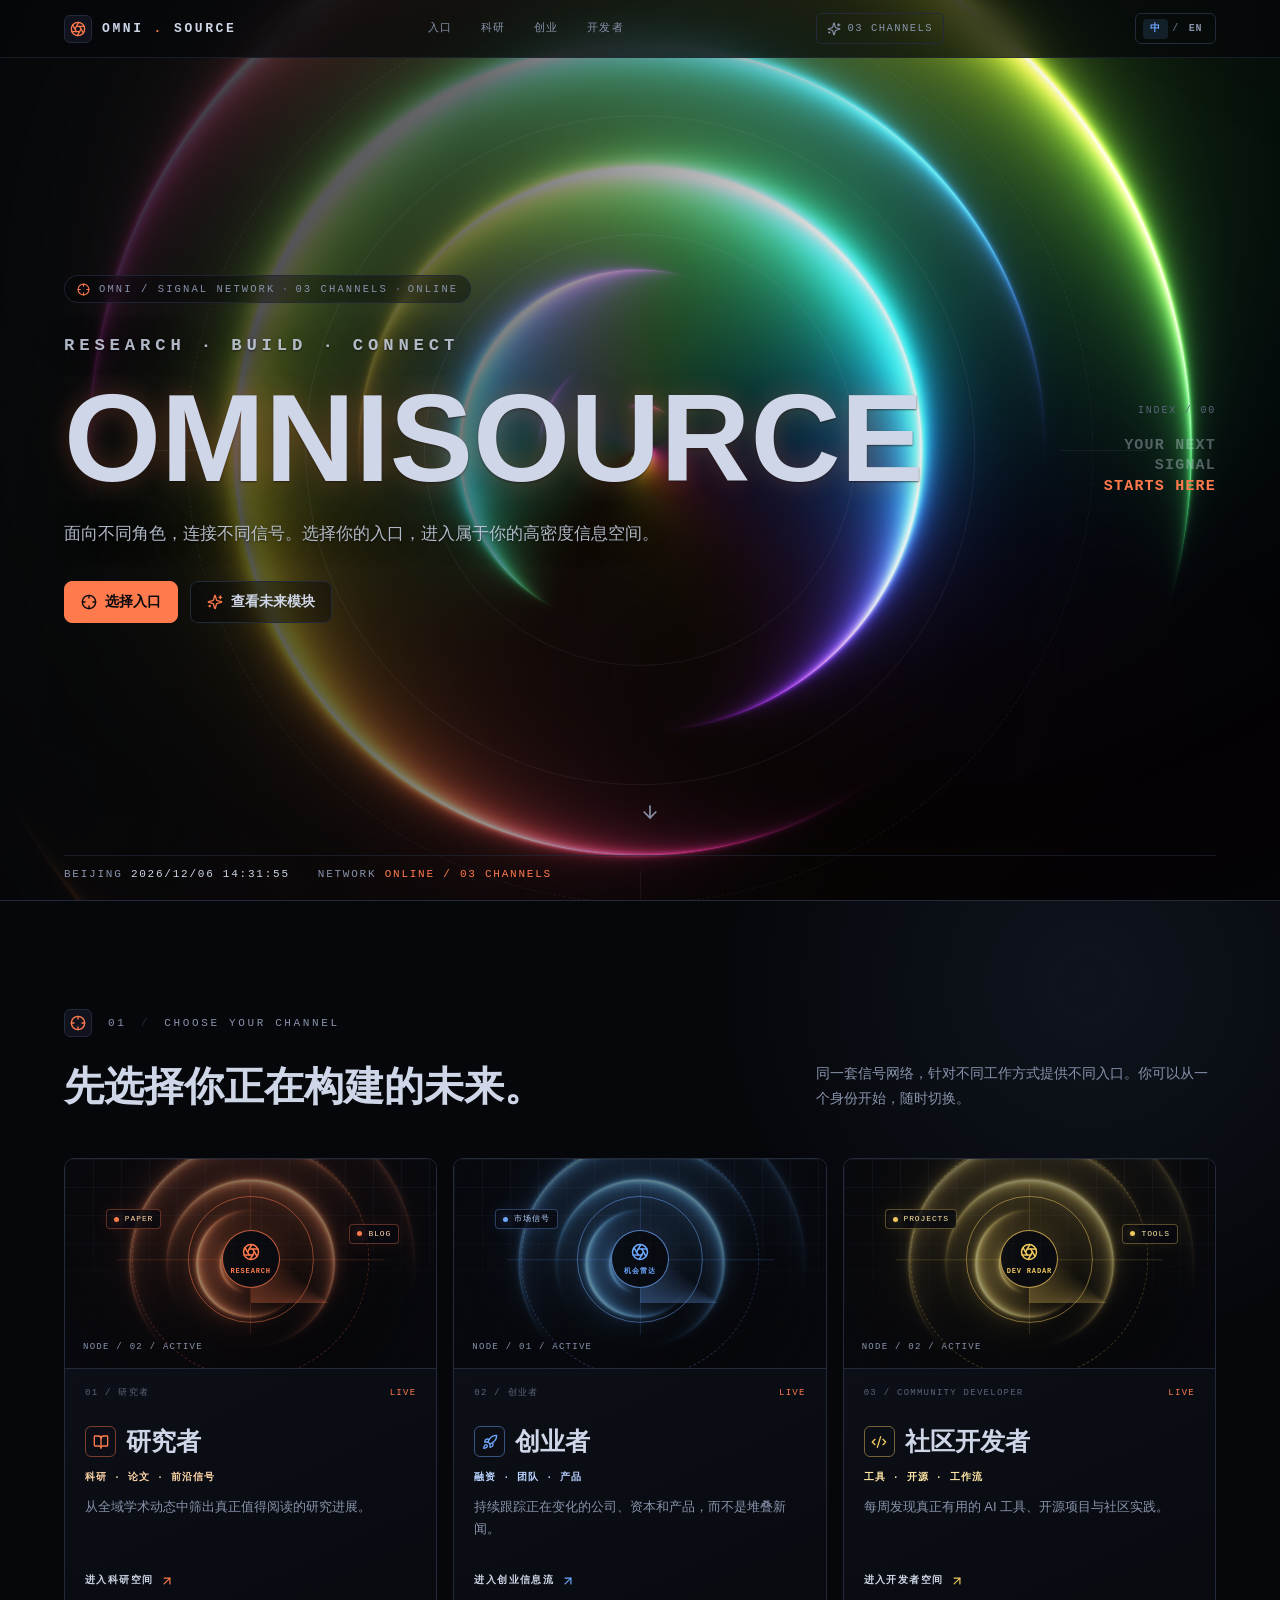
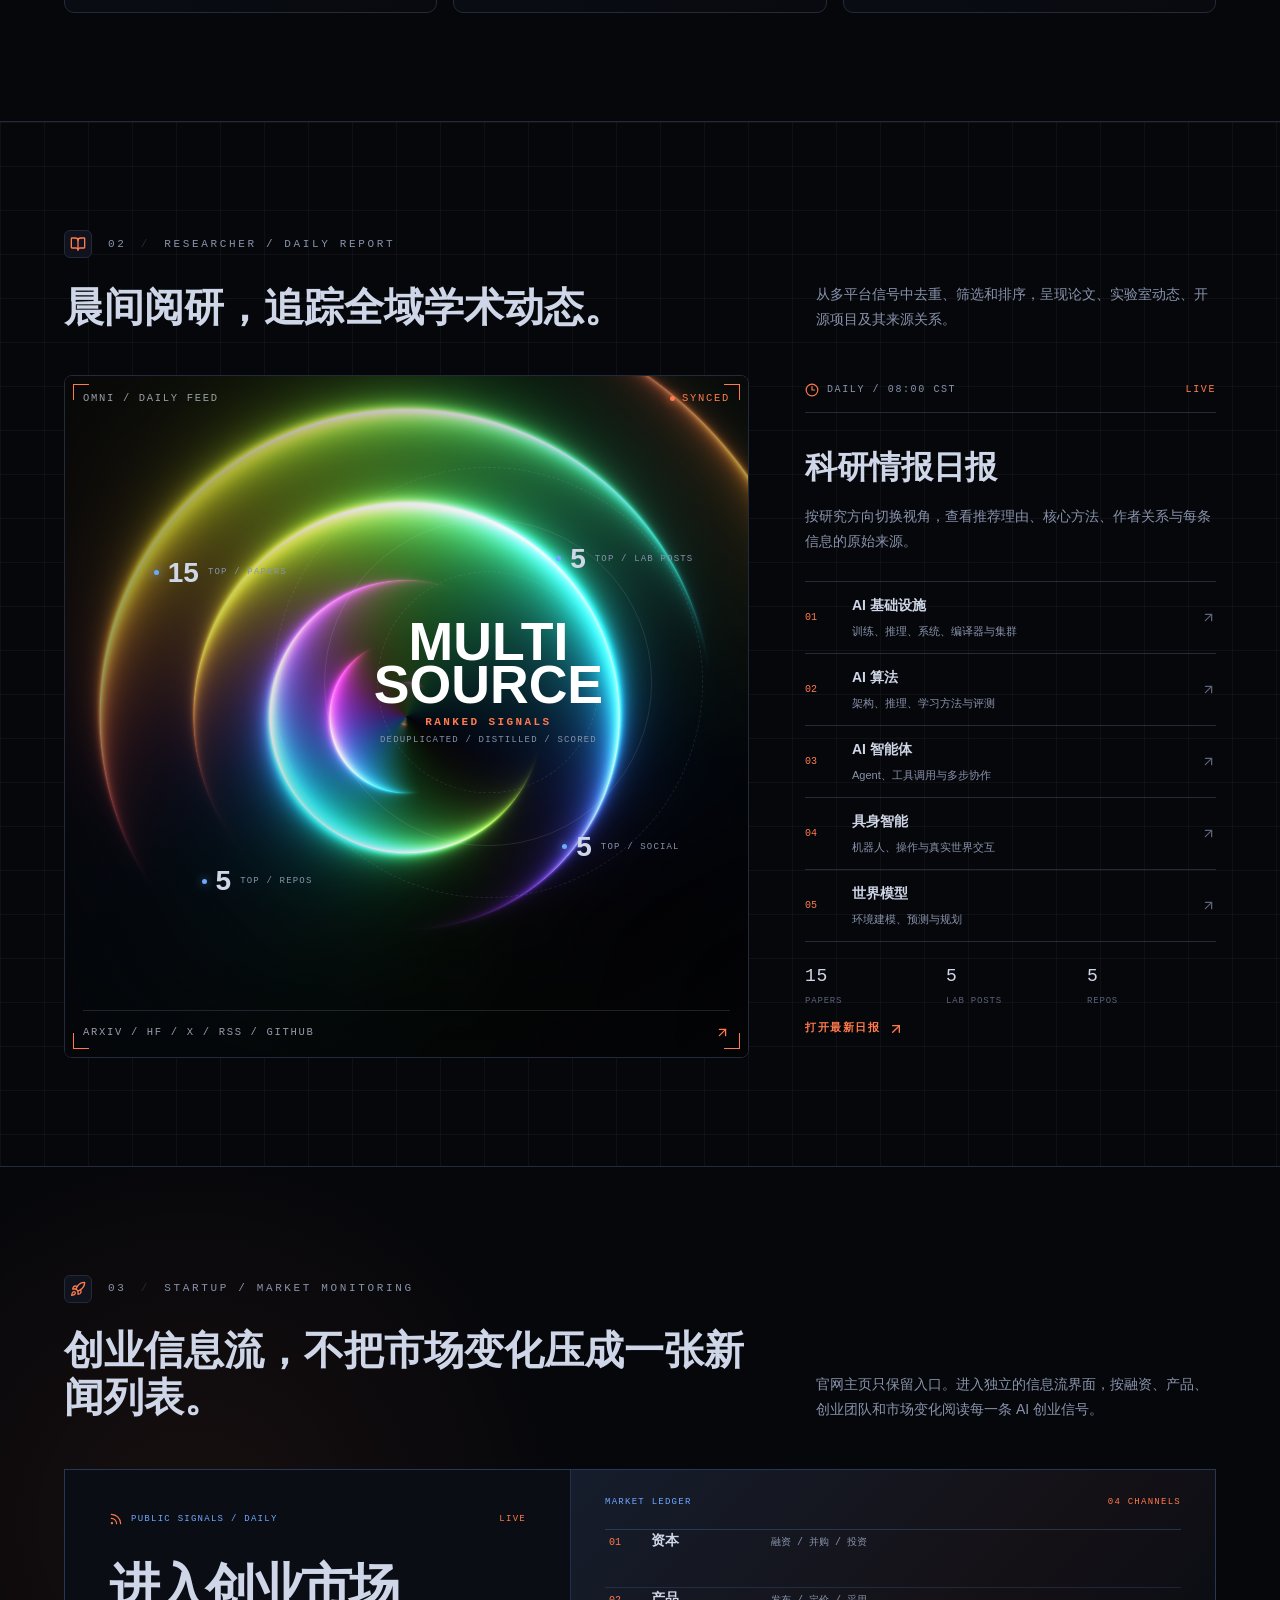
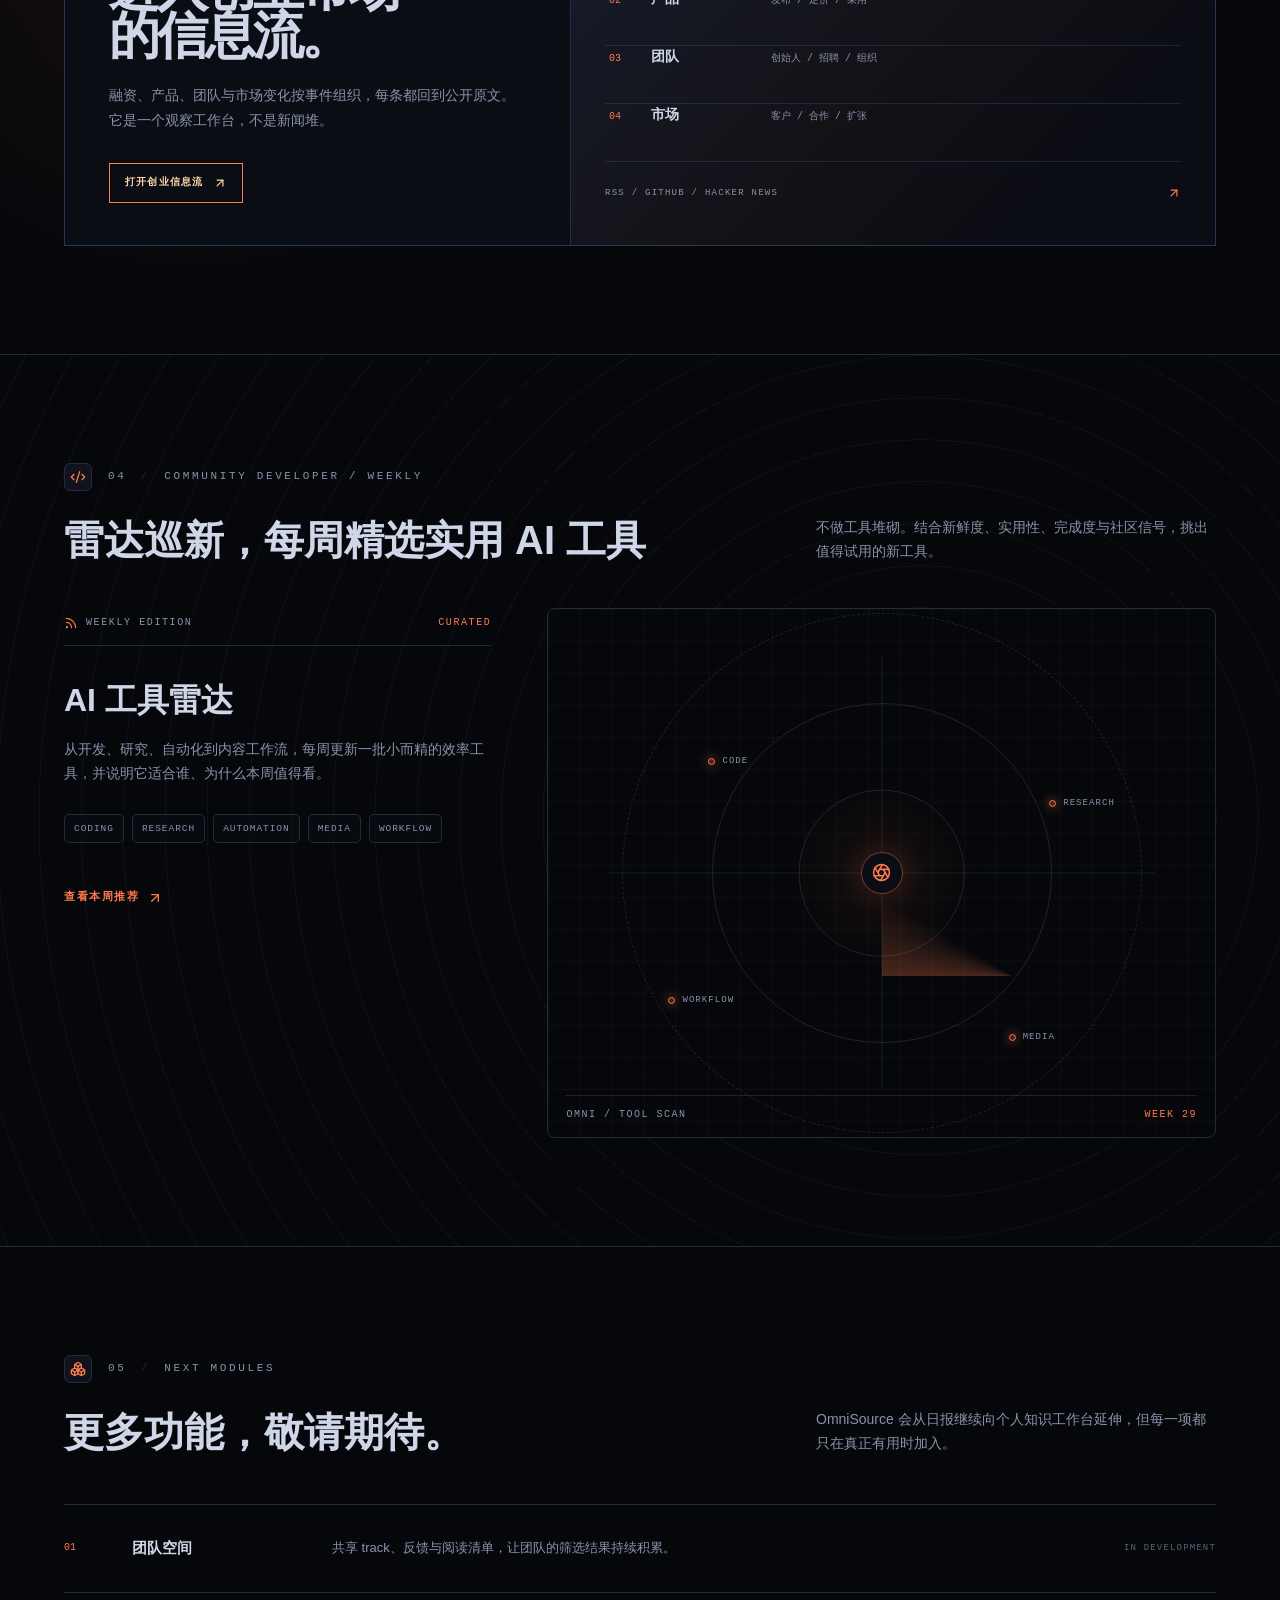
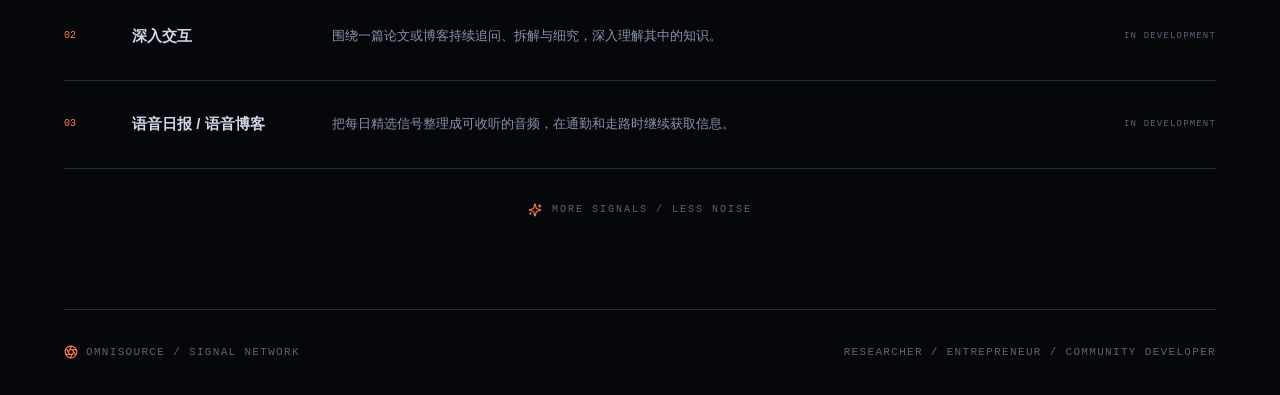
==== commit 9f64b602: "deploy: lang-jiaqi/OmniSource-workspace@b3518acb498c8406e6a716cb3d8d27cb5079d23a" ====
--- a/index.html
+++ b/index.html
@@ -4,11 +4,71 @@
     <meta charset="UTF-8" />
     <meta name="viewport" content="width=device-width, initial-scale=1.0" />
     <meta name="theme-color" content="#06070b" />
-    <title>OmniSource</title>
+    <title>OmniSource — AI 科研、创业与工具情报平台</title>
+    <meta
+      name="description"
+      content="OmniSource 是面向研究者、创业者和开发者的 AI 情报平台，每日聚合、去重并精选论文、开源项目、创业市场信号与实用工具。"
+    />
+    <meta name="robots" content="index,follow,max-image-preview:large,max-snippet:-1,max-video-preview:-1" />
+    <link rel="canonical" href="https://lang-jiaqi.github.io/omnisource-site/" />
+    <link rel="alternate" hreflang="zh-CN" href="https://lang-jiaqi.github.io/omnisource-site/" />
+    <link rel="alternate" hreflang="en" href="https://lang-jiaqi.github.io/omnisource-site/en/" />
+    <link rel="alternate" hreflang="x-default" href="https://lang-jiaqi.github.io/omnisource-site/" />
+    <meta property="og:type" content="website" />
+    <meta property="og:site_name" content="OmniSource" />
+    <meta property="og:locale" content="zh_CN" />
+    <meta property="og:locale:alternate" content="en_US" />
+    <meta property="og:title" content="OmniSource — AI 科研、创业与工具情报平台" />
+    <meta
+      property="og:description"
+      content="从多平台信号中筛选论文、开源项目、AI 创业动态与实用工具，为研究者、创业者和开发者提供高密度情报。"
+    />
+    <meta property="og:url" content="https://lang-jiaqi.github.io/omnisource-site/" />
+    <meta name="twitter:card" content="summary" />
+    <meta name="twitter:title" content="OmniSource — AI 科研、创业与工具情报平台" />
+    <meta name="twitter:description" content="每日科研情报、创业市场信号与每周 AI 工具雷达。" />
+    <script type="application/ld+json">
+      {
+        "@context": "https://schema.org",
+        "@graph": [
+          {
+            "@type": "WebSite",
+            "@id": "https://lang-jiaqi.github.io/omnisource-site/#website",
+            "url": "https://lang-jiaqi.github.io/omnisource-site/",
+            "name": "OmniSource",
+            "alternateName": ["OmniSource AI", "全域信息源"],
+            "description": "面向研究者、创业者和开发者的 AI 情报平台。",
+            "inLanguage": ["zh-CN", "en"]
+          },
+          {
+            "@type": "SoftwareApplication",
+            "@id": "https://lang-jiaqi.github.io/omnisource-site/#software",
+            "name": "OmniSource",
+            "url": "https://lang-jiaqi.github.io/omnisource-site/",
+            "codeRepository": "https://github.com/lang-jiaqi/OmniSource",
+            "applicationCategory": "DeveloperApplication",
+            "operatingSystem": "Web, macOS, Linux, Windows",
+            "isAccessibleForFree": true,
+            "description": "A self-hostable AI research intelligence pipeline and signal platform for papers, open-source projects, startup activity, and practical tools."
+          }
+        ]
+      }
+    </script>
     <script type="module" crossorigin src="./home-assets/main-XNYRwsgw.js"></script>
     <link rel="stylesheet" crossorigin href="./home-assets/main-CVJWg9N3.css">
   </head>
   <body>
-    <div id="root"></div>
+    <div id="root">
+      <main>
+        <h1>OmniSource</h1>
+        <p>面向研究者、创业者和开发者的 AI 情报平台：每日科研情报、创业市场信号与每周 AI 工具雷达。</p>
+        <nav aria-label="OmniSource 主要入口">
+          <a href="report.html">科研情报日报</a>
+          <a href="entrepreneur.html">AI 创业信息流</a>
+          <a href="tools.html">AI 工具雷达</a>
+          <a href="https://github.com/lang-jiaqi/OmniSource">OmniSource GitHub</a>
+        </nav>
+      </main>
+    </div>
   </body>
 </html>
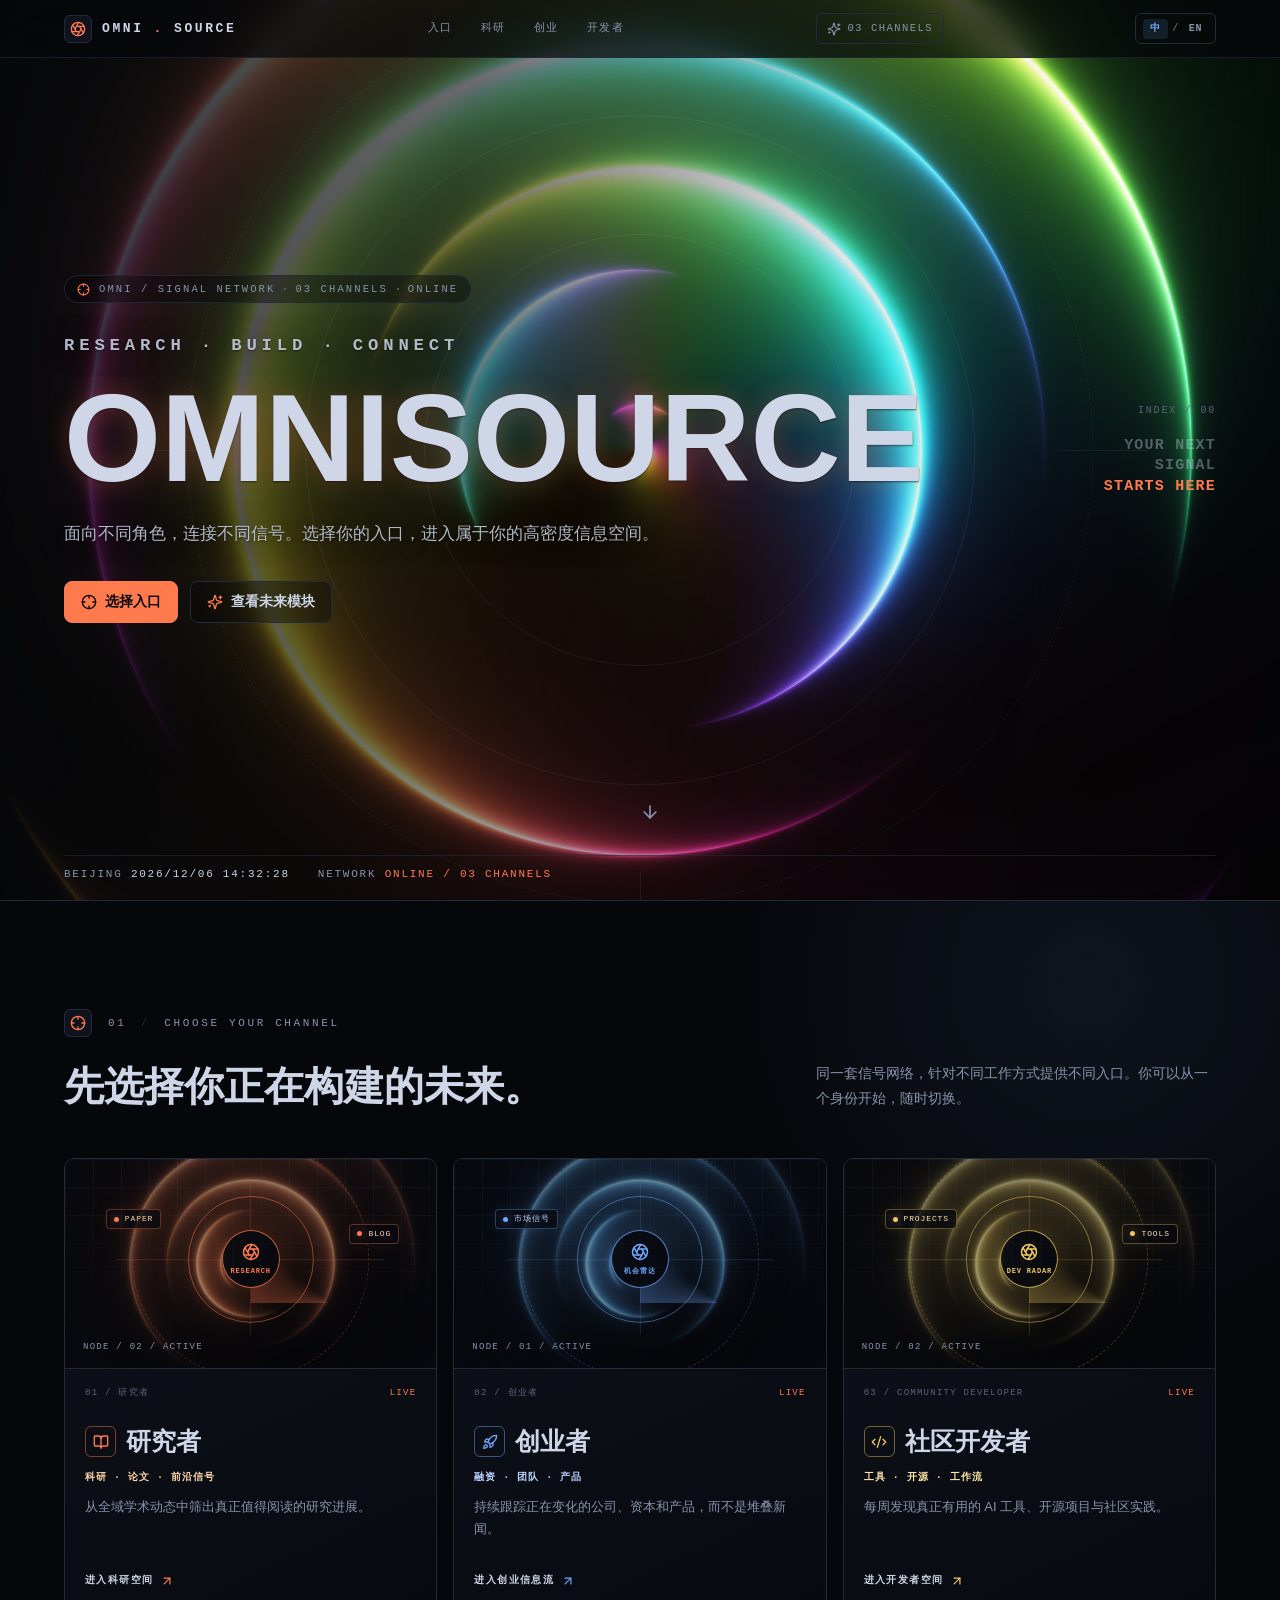
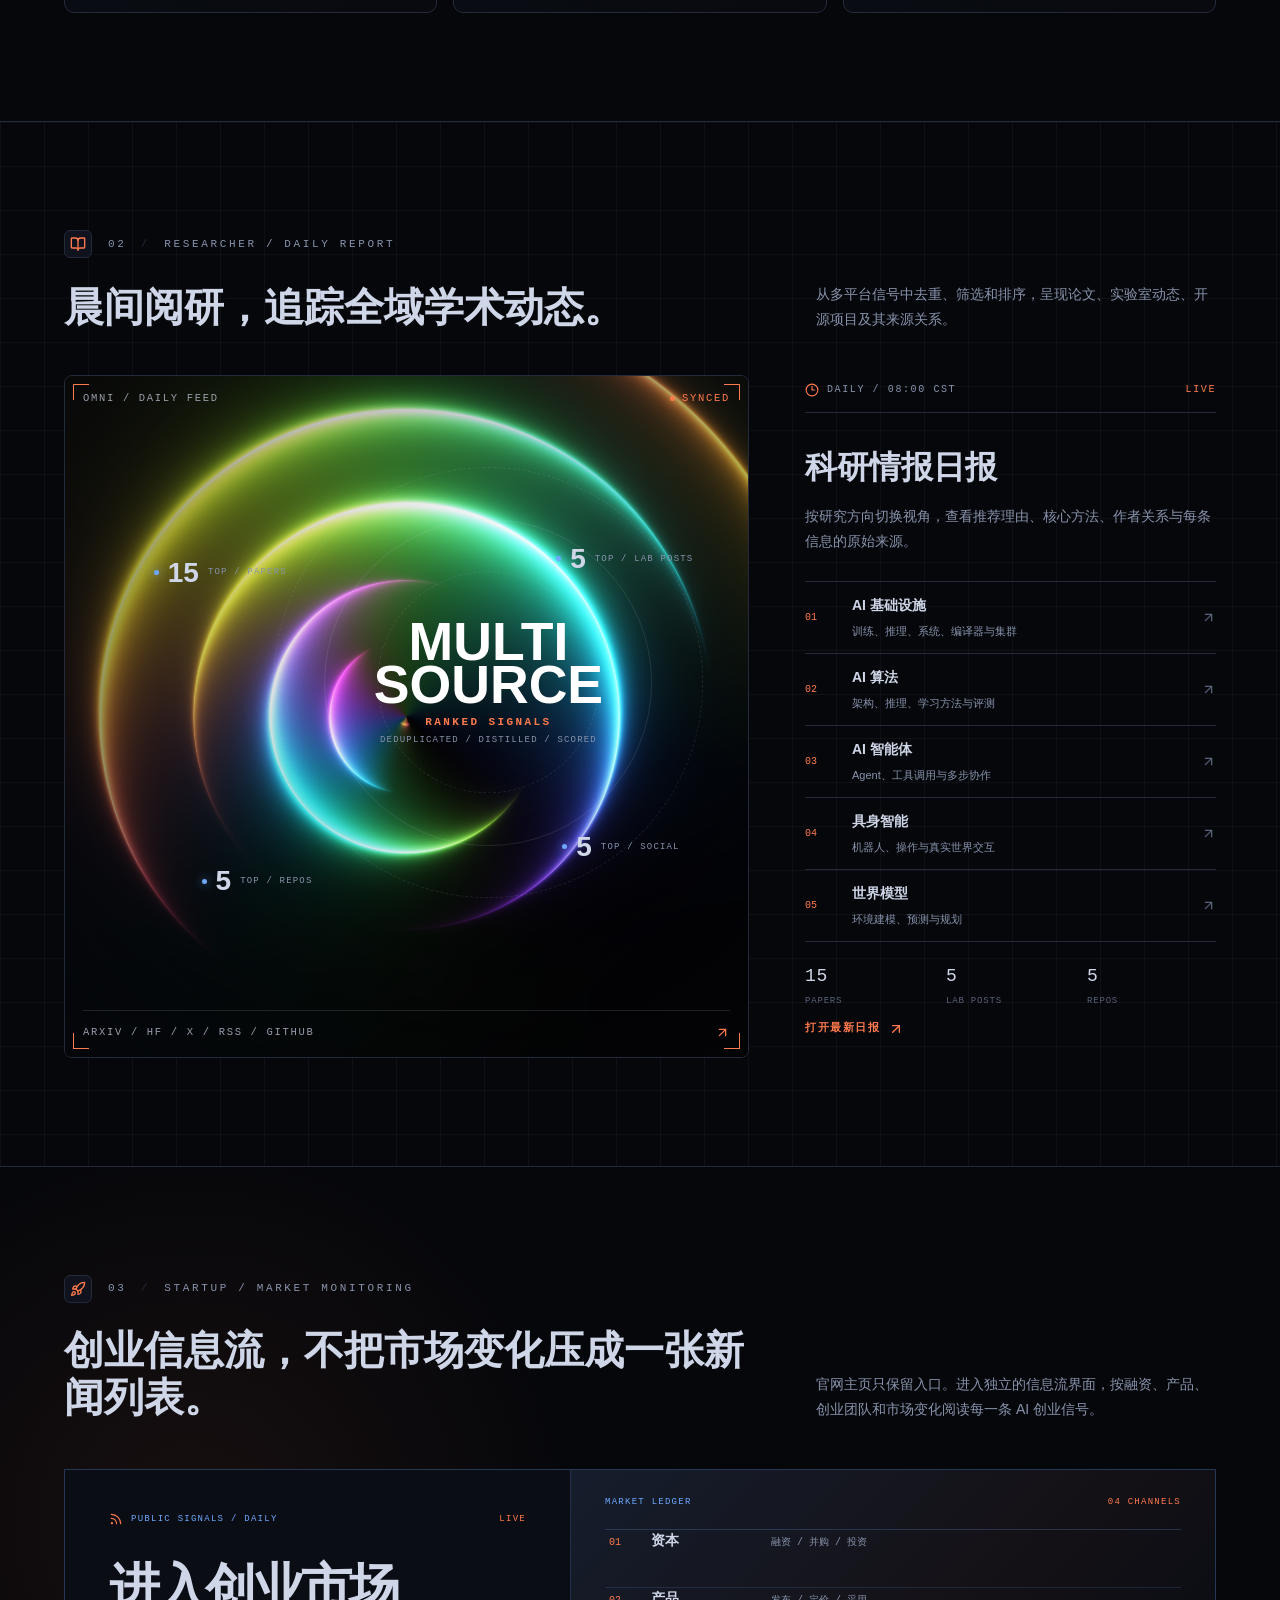
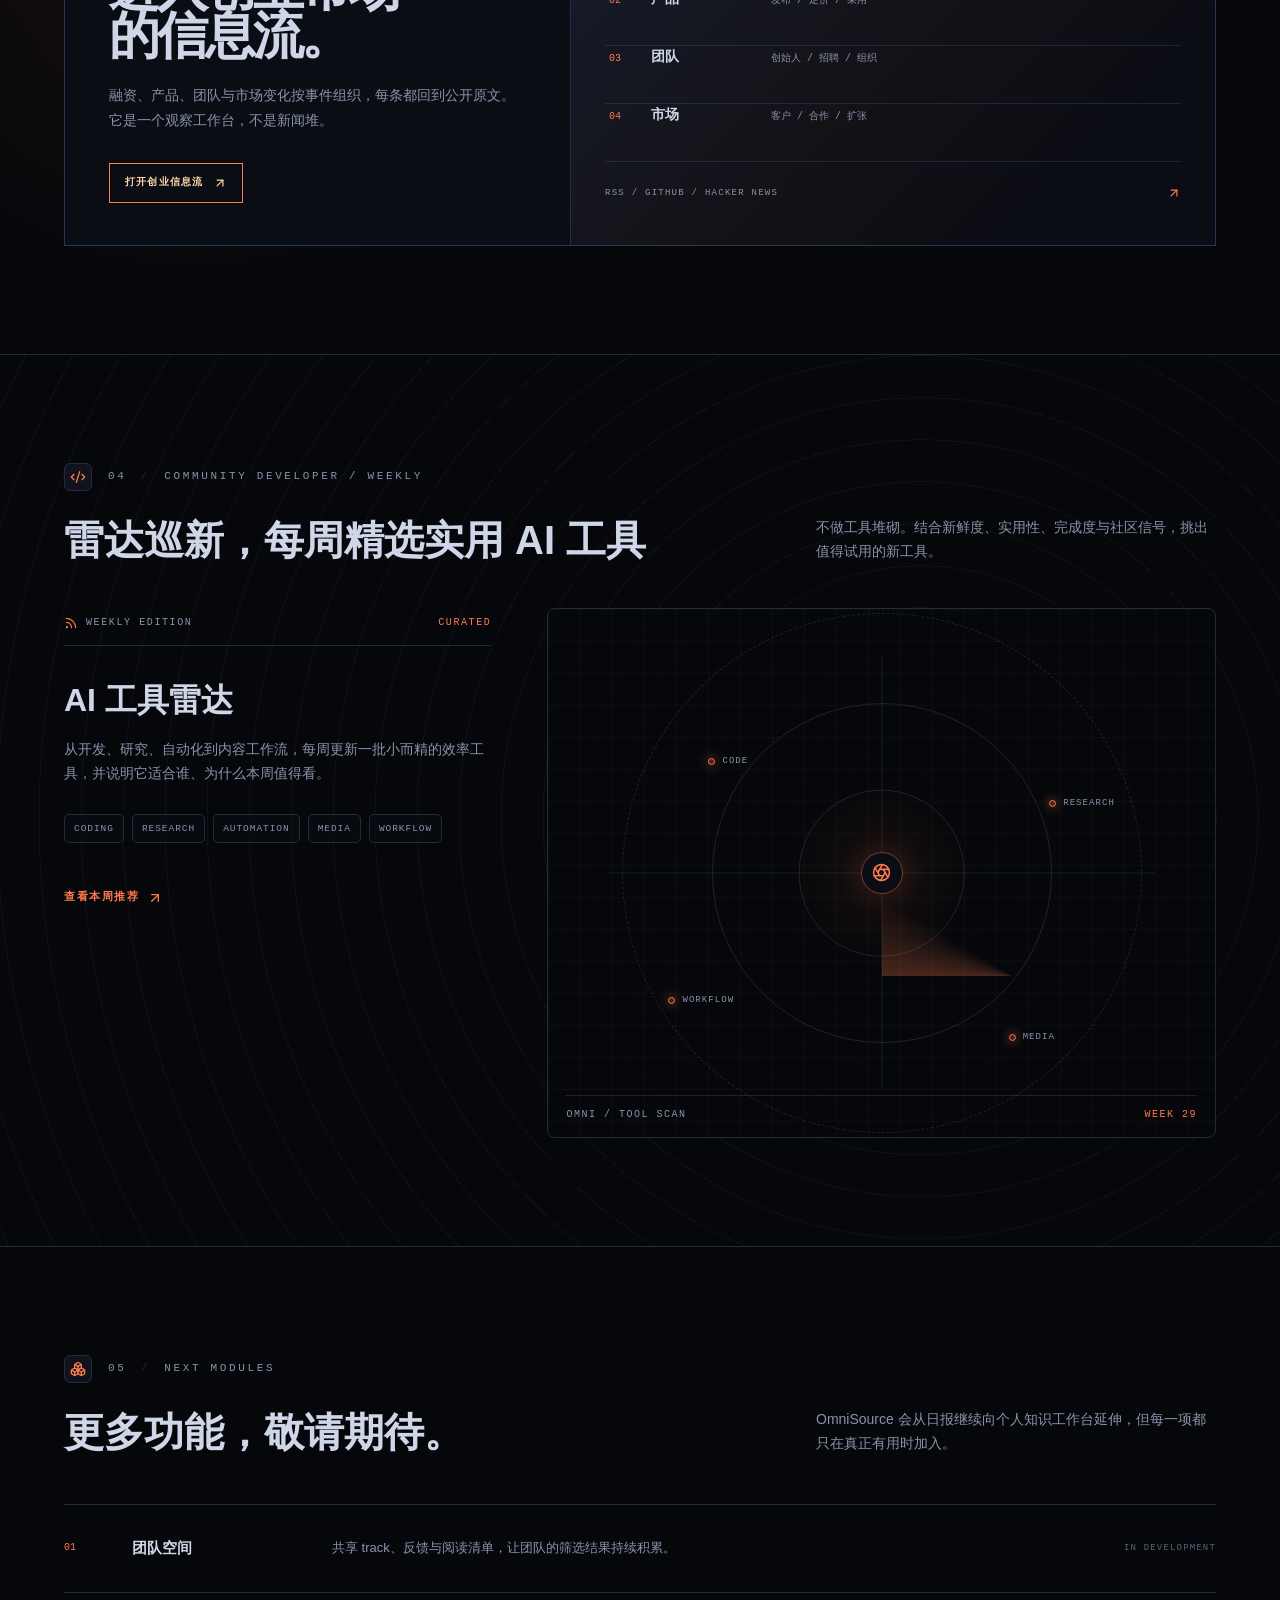
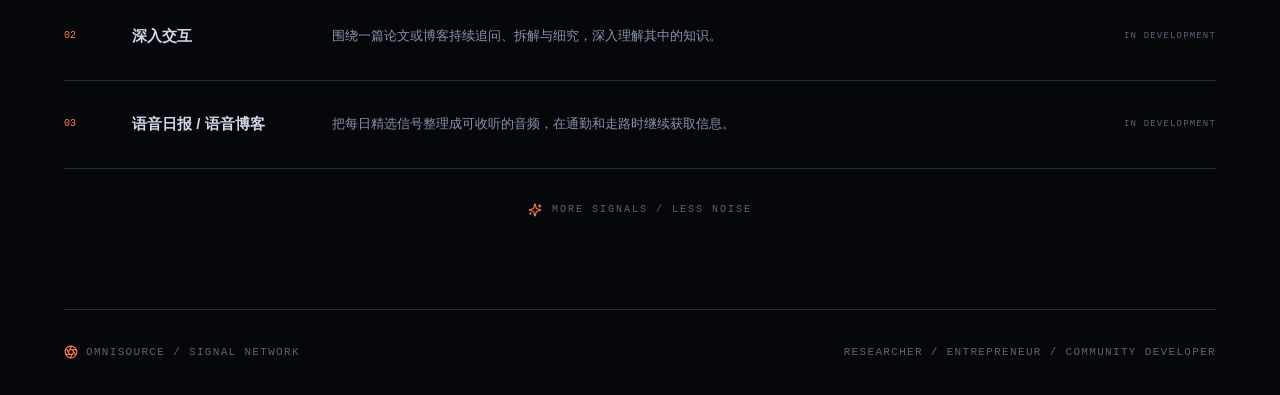
==== commit 153e3f2e: "deploy: lang-jiaqi/OmniSource-workspace@cfd33ddf74584f0bbe275501b0d3ea7cd6424f46" ====
--- a/index.html
+++ b/index.html
@@ -10,6 +10,7 @@
       content="OmniSource 是面向研究者、创业者和开发者的 AI 情报平台，每日聚合、去重并精选论文、开源项目、创业市场信号与实用工具。"
     />
     <meta name="robots" content="index,follow,max-image-preview:large,max-snippet:-1,max-video-preview:-1" />
+    <meta name="google-site-verification" content="y1-bkvOkGbseZ5FlwJtQiZsk8Df6gAQ1V4r3CfZJrnU" />
     <link rel="canonical" href="https://lang-jiaqi.github.io/omnisource-site/" />
     <link rel="alternate" hreflang="zh-CN" href="https://lang-jiaqi.github.io/omnisource-site/" />
     <link rel="alternate" hreflang="en" href="https://lang-jiaqi.github.io/omnisource-site/en/" />
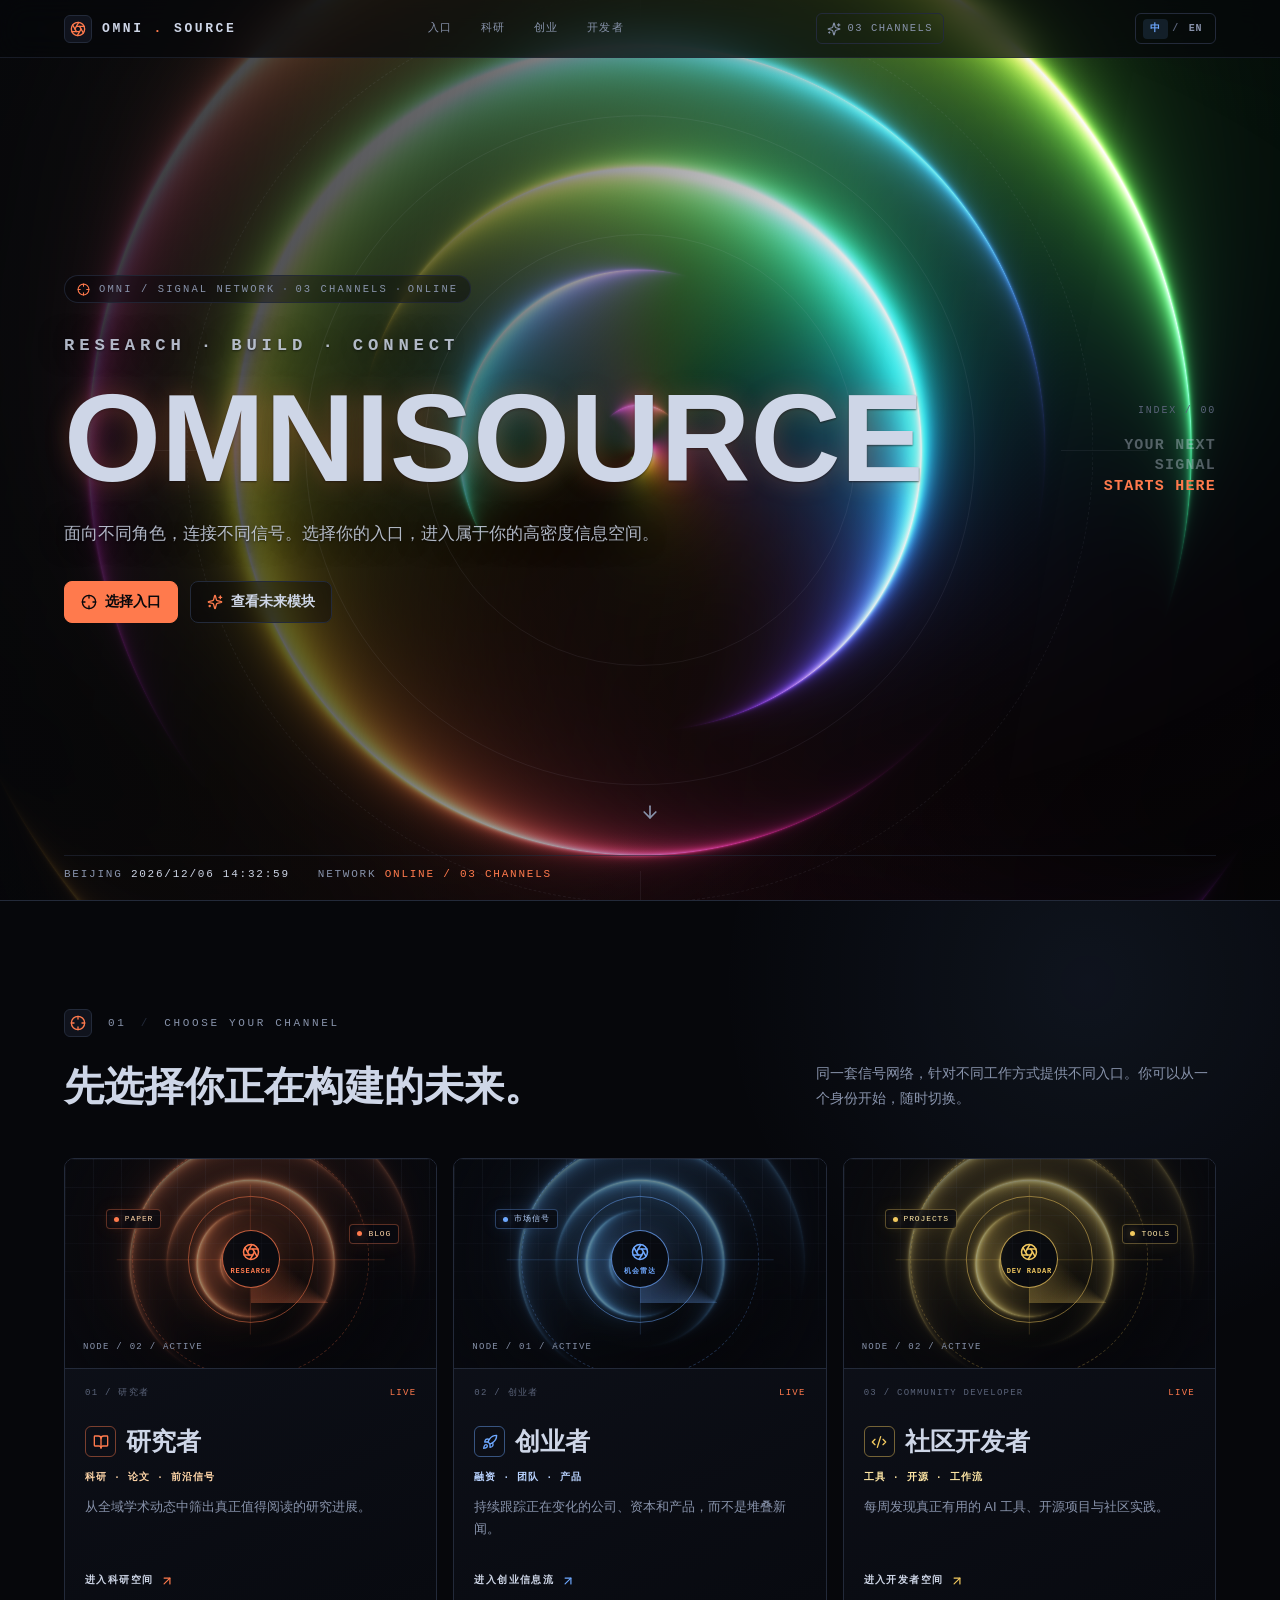
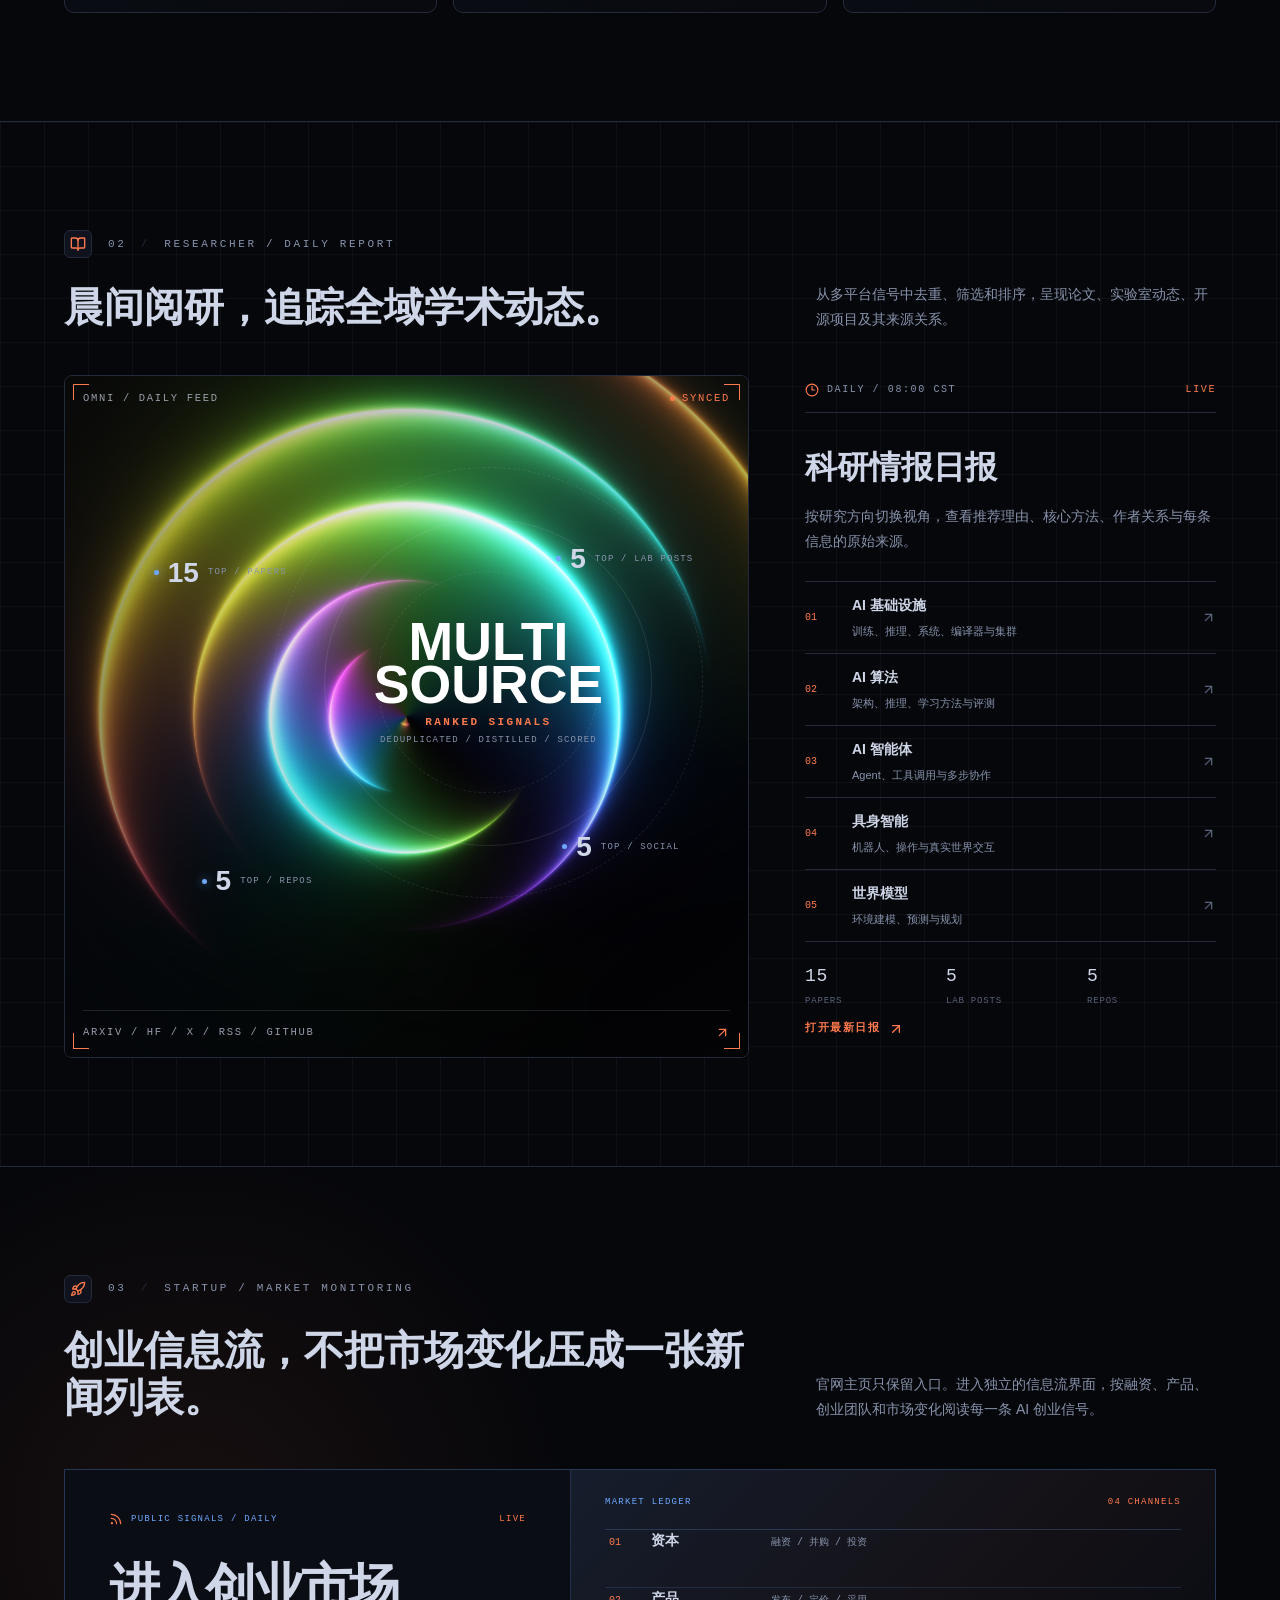
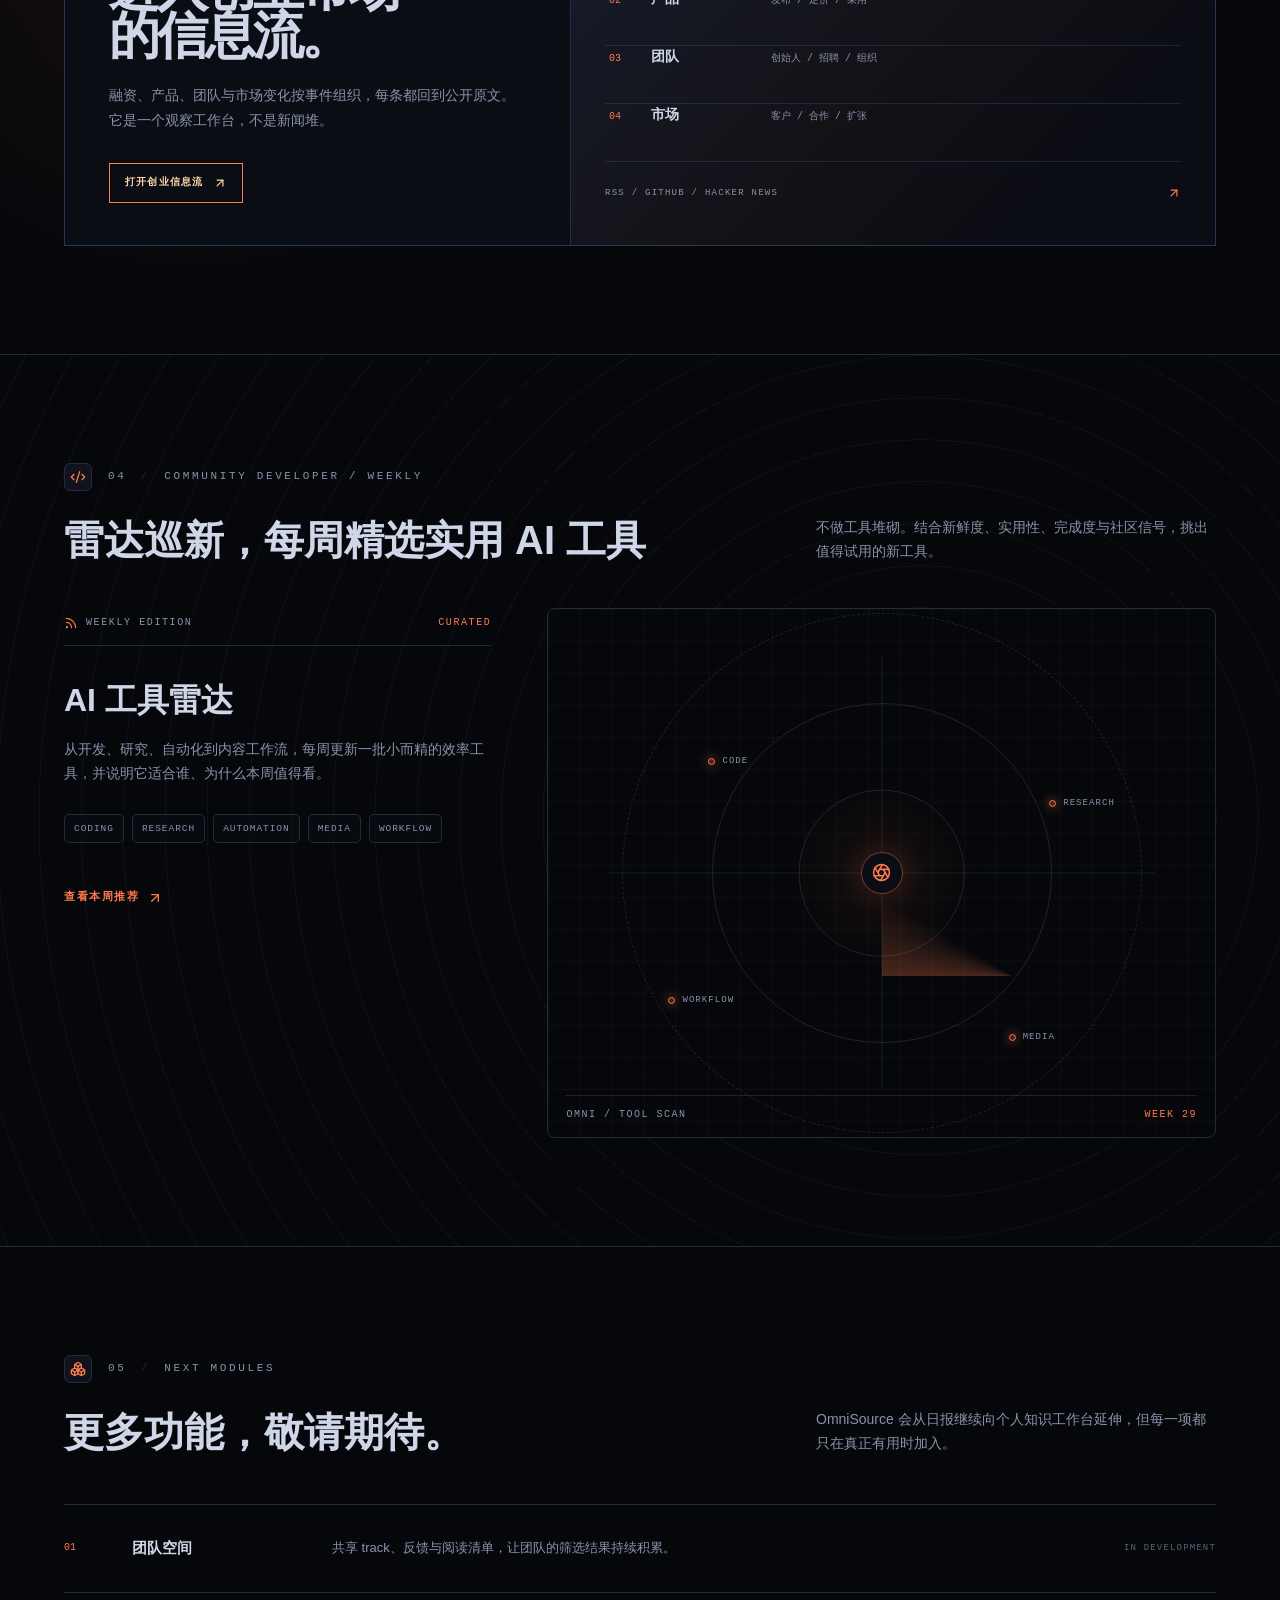
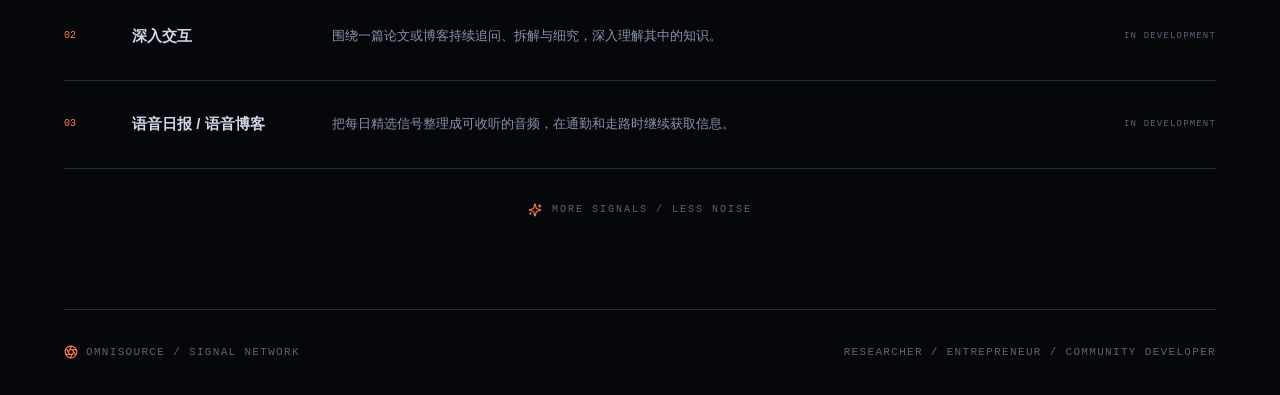
==== commit 180c156b: "deploy: lang-jiaqi/OmniSource-workspace@8de27adf0b48b186503381a65e2afd56585455f4" ====
--- a/index.html
+++ b/index.html
@@ -55,7 +55,7 @@
         ]
       }
     </script>
-    <script type="module" crossorigin src="./home-assets/main-XNYRwsgw.js"></script>
+    <script type="module" crossorigin src="./home-assets/main-DziW6wsd.js"></script>
     <link rel="stylesheet" crossorigin href="./home-assets/main-CVJWg9N3.css">
   </head>
   <body>
